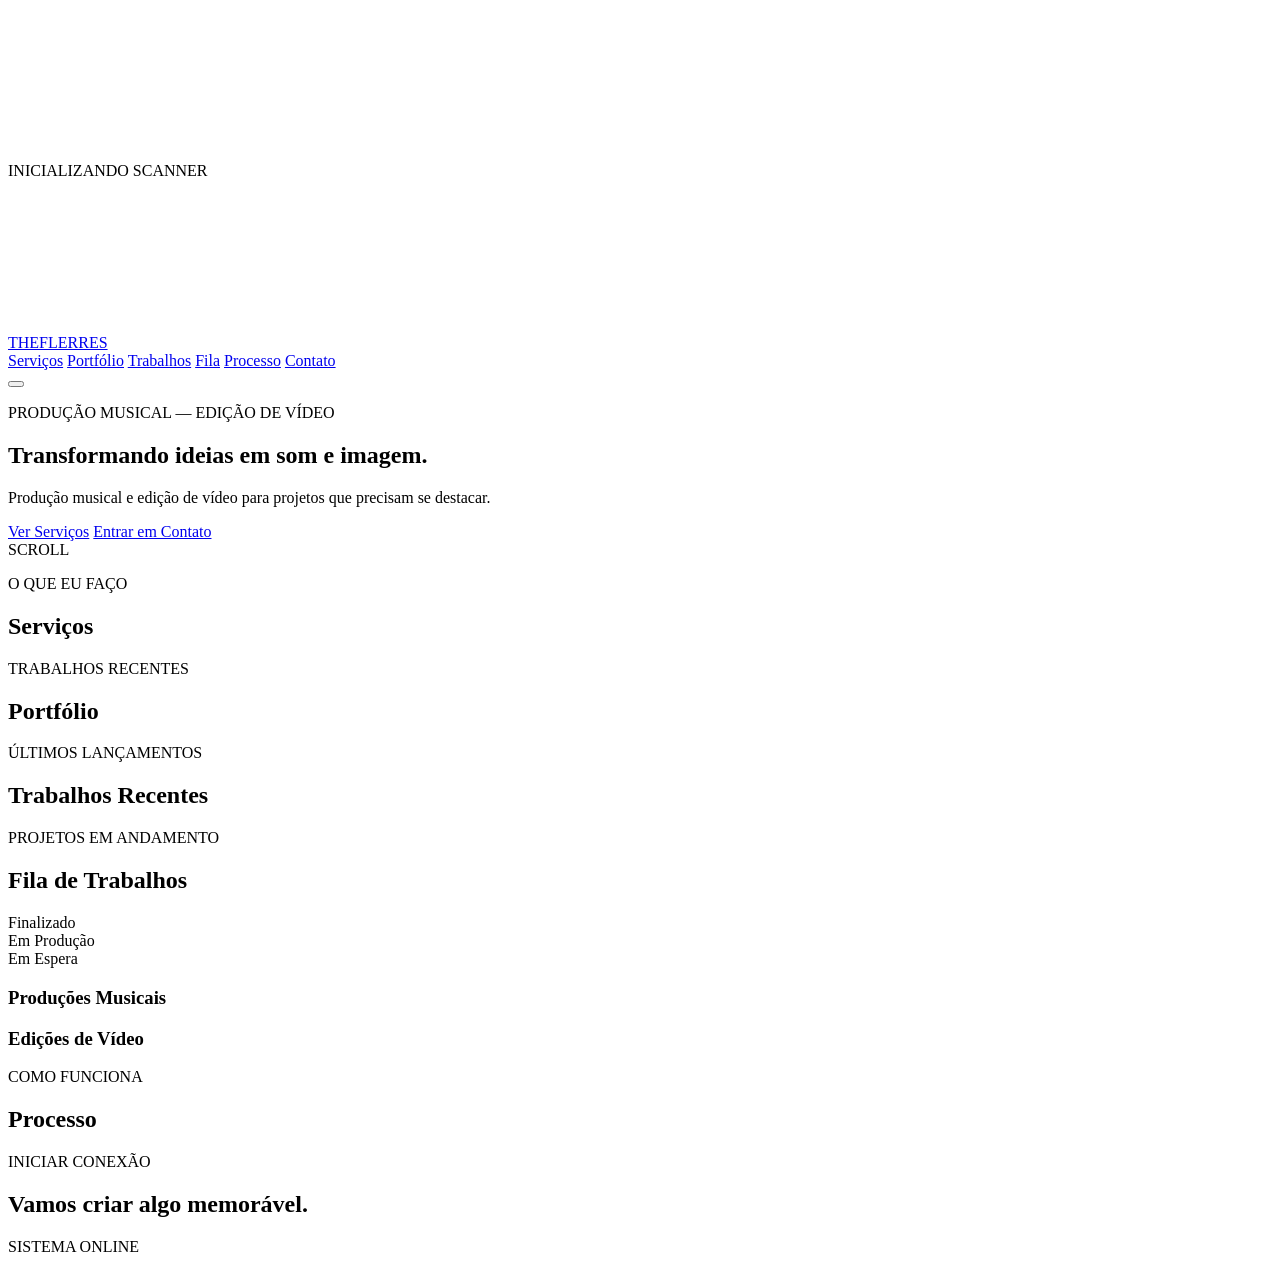
==== index.html @ b3585665 "Rename Index.html to index.html" ====
<!DOCTYPE html>
<html lang="pt-BR">
<head>
  <meta charset="UTF-8" />
  <meta name="viewport" content="width=device-width, initial-scale=1.0" />

  <!-- ==========================================================
       SEO BÁSICO
       Os textos abaixo são preenchidos automaticamente a partir
       de config.js pelo script.js (ver função applySEO()).
       Os valores aqui servem de fallback caso o JS não carregue.
  =========================================================== -->
  <title>Theflerres — Produção Musical & Edição de Vídeo</title>
  <meta name="description" content="Produção musical e edição de vídeo para projetos que precisam se destacar." />
  <meta name="keywords" content="produção musical, edição de vídeo, trilha sonora, freelancer" />
  <meta name="author" content="Theflerres" />
  <meta name="theme-color" content="#000000" />

  <!-- Open Graph -->
  <meta property="og:type" content="website" />
  <meta property="og:title" content="Theflerres — Produção Musical & Edição de Vídeo" />
  <meta property="og:description" content="Produção musical e edição de vídeo para projetos que precisam se destacar." />

  <link rel="icon" href="data:,">

  <!-- Fontes: display geométrica, corpo neutro, mono para elementos HUD -->
  <link rel="preconnect" href="https://fonts.googleapis.com">
  <link rel="preconnect" href="https://fonts.gstatic.com" crossorigin>
  <link href="https://fonts.googleapis.com/css2?family=Space+Grotesk:wght@400;500;600;700&family=Inter:wght@400;500;600&family=JetBrains+Mono:wght@400;500&display=swap" rel="stylesheet">

  <link rel="stylesheet" href="style.css" />
</head>
<body>

  <!-- ==========================================================
       INTRO / LOADER
       Animação de scanner LiDAR formando uma rede de pontos
       antes da interface principal aparecer (~2s).
  =========================================================== -->
  <div id="intro" aria-hidden="true">
    <canvas id="intro-canvas"></canvas>
    <div class="intro-label">
      <span class="intro-dot"></span>
      <span id="intro-text">INICIALIZANDO SCANNER</span>
    </div>
  </div>

  <!-- ==========================================================
       CAMADA AMBIENTE — rede de partículas + varredura LiDAR
       Fica fixa atrás de todo o conteúdo.
  =========================================================== -->
  <canvas id="bg-canvas" aria-hidden="true"></canvas>
  <div id="scan-beam" aria-hidden="true"></div>

  <!-- ==========================================================
       NAVEGAÇÃO
  =========================================================== -->
  <header class="nav" id="nav">
    <a href="#top" class="nav-logo" id="nav-logo">THEFLERRES</a>

    <nav class="nav-links" id="nav-links">
      <a href="#servicos">Serviços</a>
      <a href="#portfolio">Portfólio</a>
      <a href="#trabalhos">Trabalhos</a>
      <a href="#fila">Fila</a>
      <a href="#processo">Processo</a>
      <a href="#contato">Contato</a>
    </nav>

    <button class="nav-toggle" id="nav-toggle" aria-label="Abrir menu" aria-expanded="false">
      <span></span><span></span><span></span>
    </button>
  </header>

  <main id="top">

    <!-- ========================================================
         1. HERO
    ========================================================= -->
    <section class="hero" id="hero">
      <div class="corner-frame" aria-hidden="true">
        <span class="corner tl"></span><span class="corner tr"></span>
        <span class="corner bl"></span><span class="corner br"></span>
      </div>

      <div class="hero-content reveal" data-reveal>
        <p class="eyebrow mono" id="hero-eyebrow">PRODUÇÃO MUSICAL — EDIÇÃO DE VÍDEO</p>
        <h1 class="hero-title" id="hero-title">Transformando ideias em som e imagem.</h1>
        <p class="hero-subtitle" id="hero-subtitle">
          Produção musical e edição de vídeo para projetos que precisam se destacar.
        </p>
        <div class="hero-actions">
          <a href="#servicos" class="btn btn-primary" id="hero-btn-primary">Ver Serviços</a>
          <a href="#contato" class="btn btn-ghost" id="hero-btn-secondary">Entrar em Contato</a>
        </div>
      </div>

      <div class="scroll-hint mono" aria-hidden="true">
        <span>SCROLL</span>
        <div class="scroll-line"></div>
      </div>
    </section>

    <!-- ========================================================
         2. SERVIÇOS
    ========================================================= -->
    <section class="section" id="servicos">
      <div class="section-head reveal" data-reveal>
        <p class="eyebrow mono">O QUE EU FAÇO</p>
        <h2>Serviços</h2>
      </div>

      <div class="services-grid" id="services-grid">
        <!-- Cards gerados dinamicamente via script.js a partir de SITE_CONFIG.servicos -->
      </div>
    </section>

    <!-- ========================================================
         3. PORTFÓLIO
    ========================================================= -->
    <section class="section" id="portfolio">
      <div class="section-head reveal" data-reveal>
        <p class="eyebrow mono">TRABALHOS RECENTES</p>
        <h2>Portfólio</h2>
      </div>

      <div class="portfolio-grid" id="portfolio-grid">
        <!-- Itens gerados dinamicamente via script.js a partir de SITE_CONFIG.portfolio -->
      </div>
    </section>

    <!-- ========================================================
         3B. TRABALHOS RECENTES
    ========================================================= -->
    <section class="section" id="trabalhos">
      <div class="section-head reveal" data-reveal>
        <p class="eyebrow mono">ÚLTIMOS LANÇAMENTOS</p>
        <h2>Trabalhos Recentes</h2>
      </div>

      <div class="recent-works-grid" id="recent-works-grid">
        <!-- Itens gerados dinamicamente via script.js a partir de SITE_CONFIG.trabalhosRecentes -->
      </div>
    </section>

    <!-- ========================================================
         3C. FILA / LISTA DE ESPERA
    ========================================================= -->
    <section class="section" id="fila">
      <div class="section-head reveal" data-reveal>
        <p class="eyebrow mono" id="fila-eyebrow">PROJETOS EM ANDAMENTO</p>
        <h2 id="fila-title">Fila de Trabalhos</h2>
        <p class="contact-subtitle" id="fila-subtitle"></p>
      </div>

      <div class="fila-legenda">
        <div class="fila-legenda-item">
          <span class="fila-legenda-color" style="background-color: #51CF66;"></span>
          <span>Finalizado</span>
        </div>
        <div class="fila-legenda-item">
          <span class="fila-legenda-color" style="background-color: #FFB800;"></span>
          <span>Em Produção</span>
        </div>
        <div class="fila-legenda-item">
          <span class="fila-legenda-color" style="background-color: #FF6B6B;"></span>
          <span>Em Espera</span>
        </div>
      </div>

      <div class="fila-container reveal" data-reveal>
        <div class="fila-column">
          <h3 class="fila-column-title">Produções Musicais</h3>
          <div class="fila-list" id="fila-music">
            <!-- Itens gerados dinamicamente -->
          </div>
        </div>
        <div class="fila-column">
          <h3 class="fila-column-title">Edições de Vídeo</h3>
          <div class="fila-list" id="fila-video">
            <!-- Itens gerados dinamicamente -->
          </div>
        </div>
      </div>
    </section>

    <!-- ========================================================
         4. PROCESSO
    ========================================================= -->
    <section class="section" id="processo">
      <div class="section-head reveal" data-reveal>
        <p class="eyebrow mono">COMO FUNCIONA</p>
        <h2>Processo</h2>
      </div>

      <div class="process-track" id="process-track">
        <!-- Etapas geradas dinamicamente via script.js a partir de SITE_CONFIG.processo -->
      </div>
    </section>

    <!-- ========================================================
         5. CONTATO
    ========================================================= -->
    <section class="section section-contact" id="contato">
      <div class="corner-frame" aria-hidden="true">
        <span class="corner tl"></span><span class="corner tr"></span>
        <span class="corner bl"></span><span class="corner br"></span>
      </div>

      <div class="section-head reveal" data-reveal>
        <p class="eyebrow mono" id="contact-eyebrow">INICIAR CONEXÃO</p>
        <h2 id="contact-title">Vamos criar algo memorável.</h2>
        <p class="contact-subtitle" id="contact-subtitle"></p>
      </div>

      <div class="contact-grid reveal" id="contact-grid" data-reveal>
        <!-- Links gerados dinamicamente via script.js a partir de SITE_CONFIG.contato -->
      </div>
    </section>

  </main>

  <footer class="footer">
    <p id="footer-text" class="mono"></p>
    <p class="footer-status mono"><span class="pulse-dot"></span> SISTEMA ONLINE</p>
  </footer>

  <noscript>
    <div style="padding:2rem;color:#fff;background:#000;font-family:sans-serif;">
      Este site utiliza JavaScript para exibir seu conteúdo (serviços, portfólio e contato).
      Por favor, habilite o JavaScript no seu navegador.
    </div>
  </noscript>

  <script src="config.js"></script>
  <script src="script.js"></script>
</body>
</html>
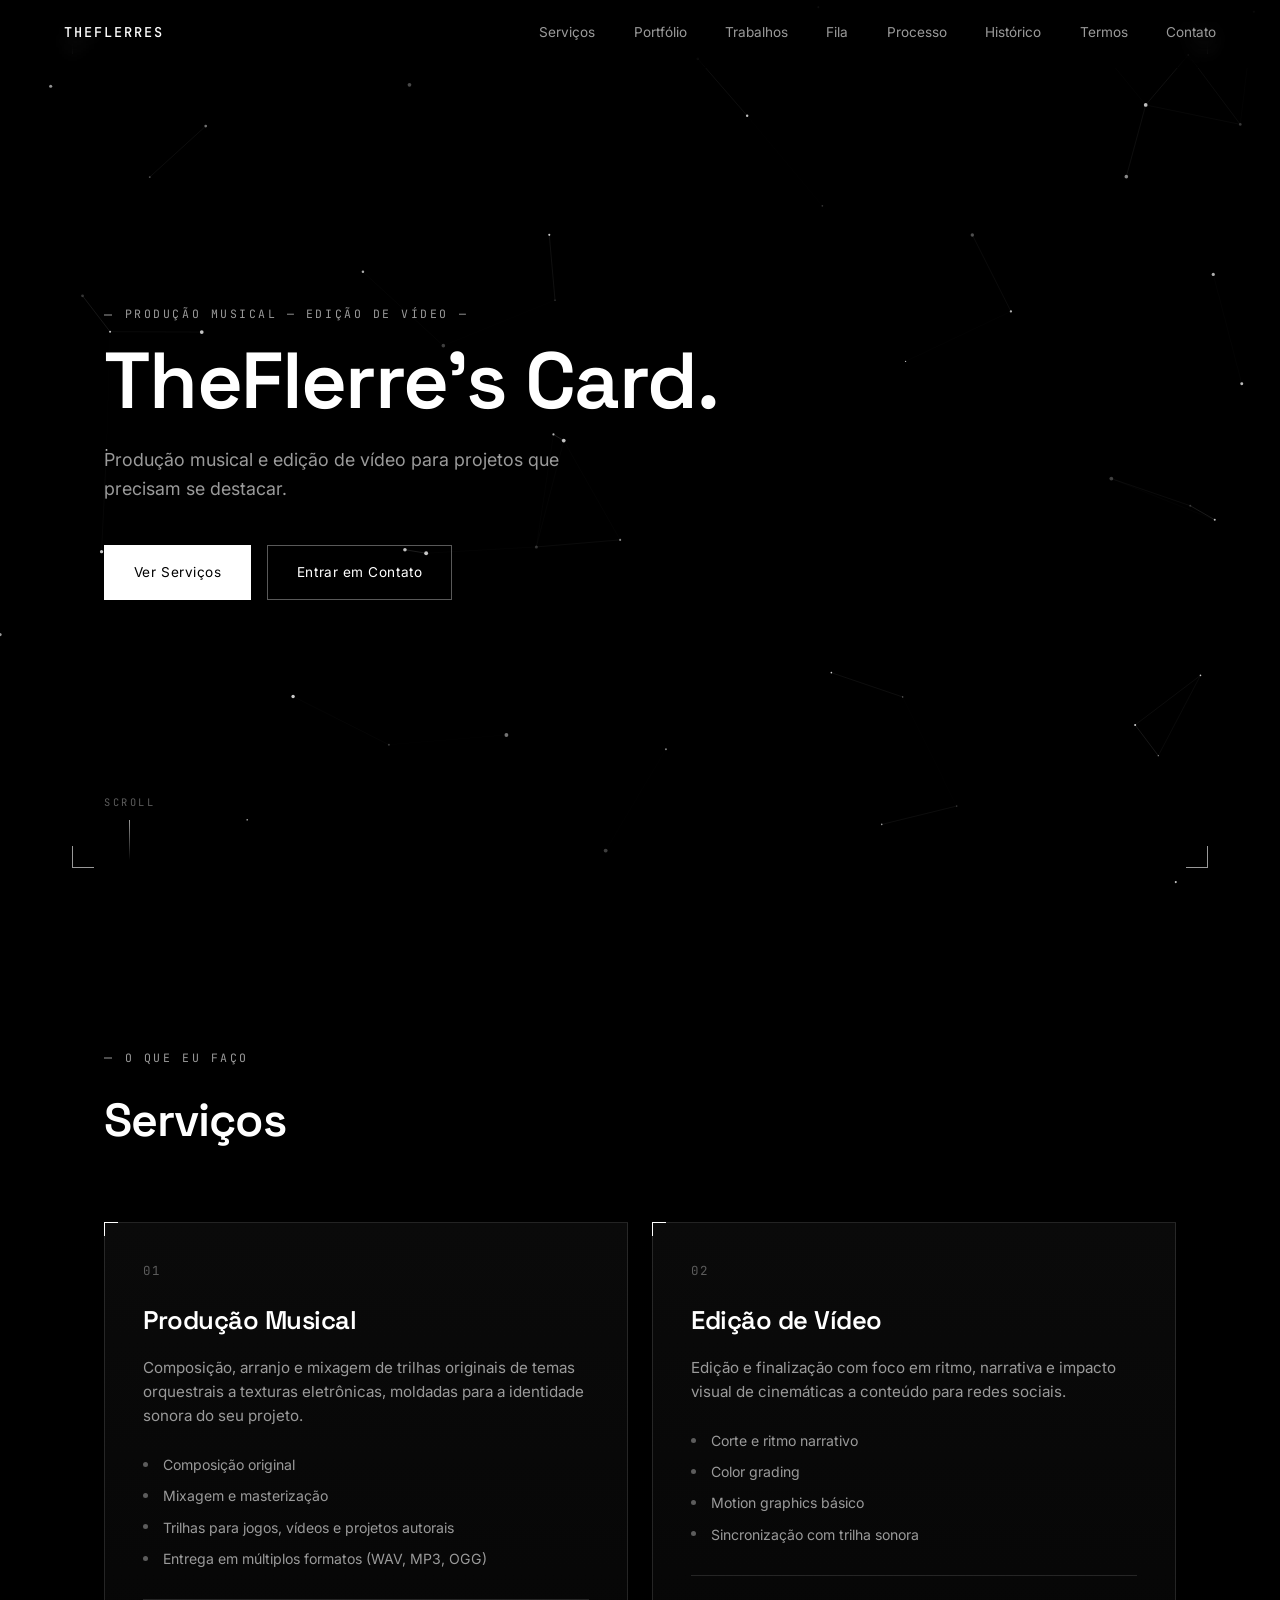
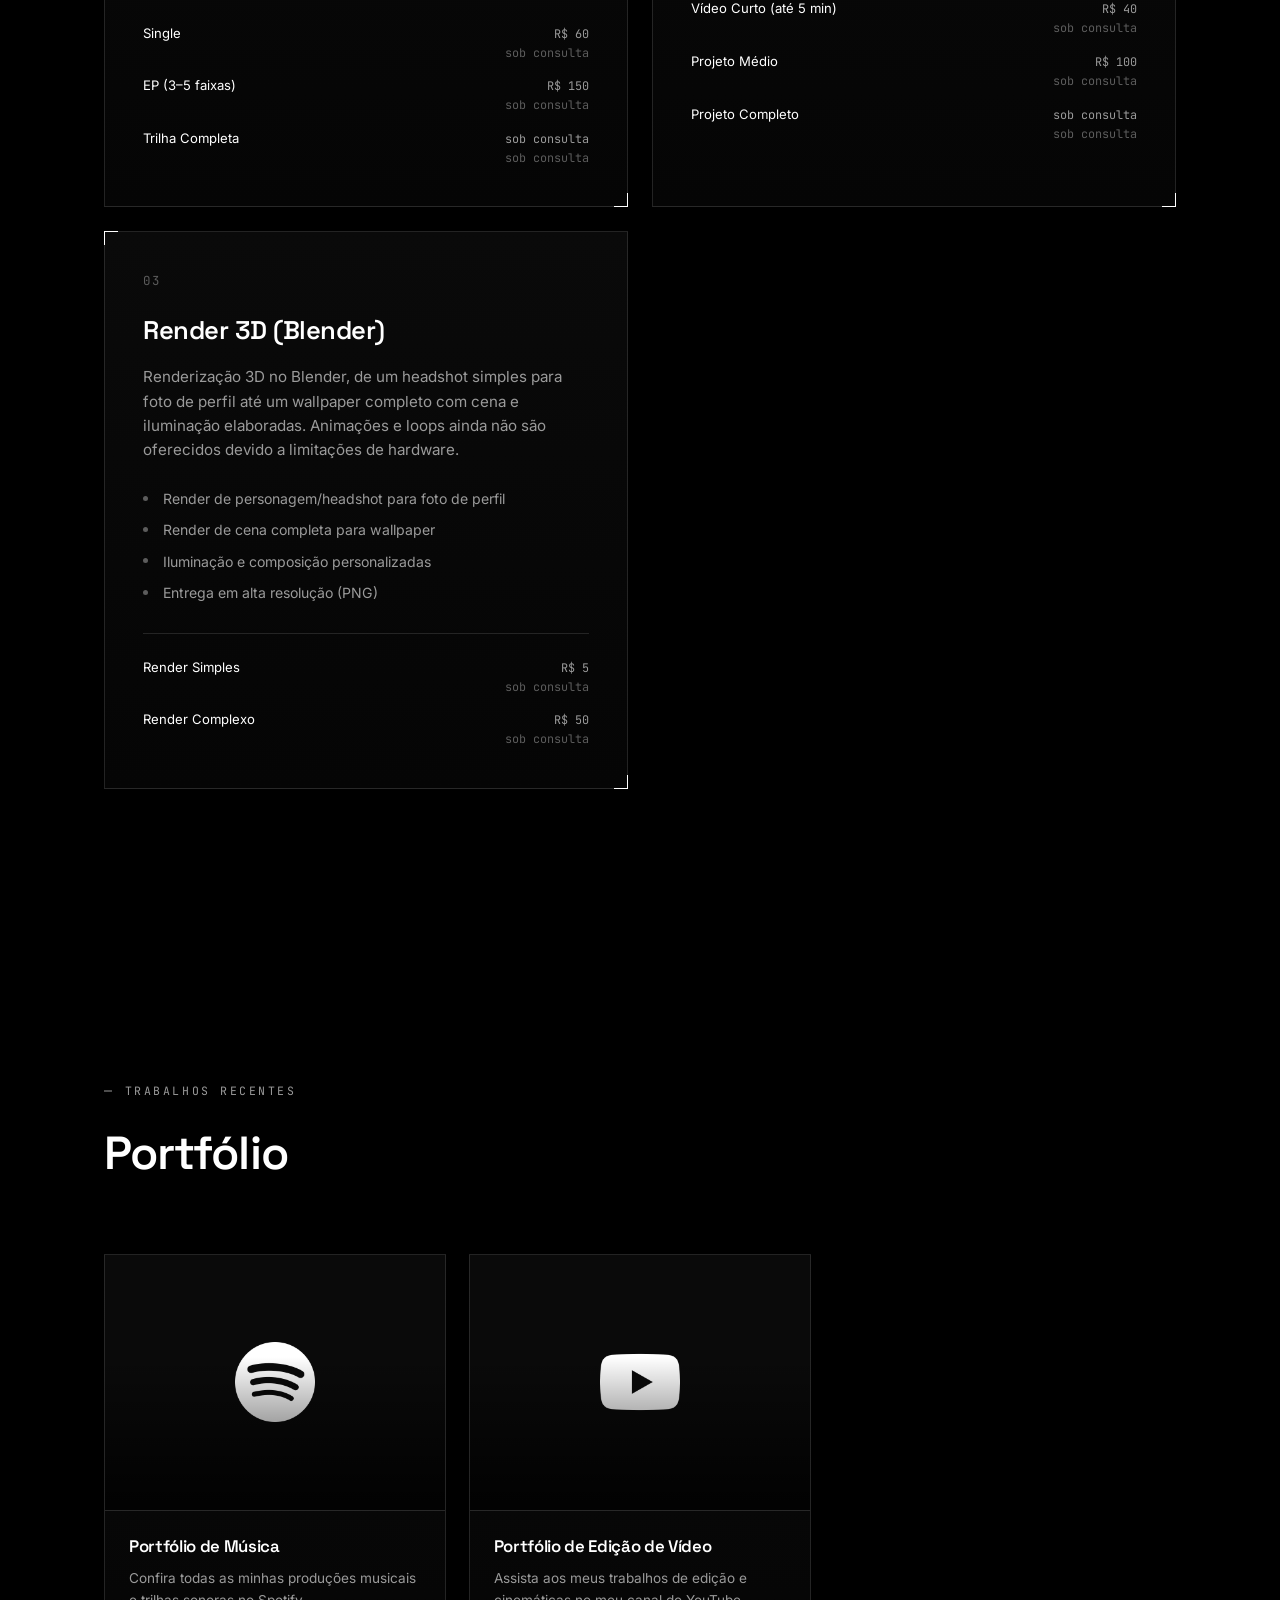
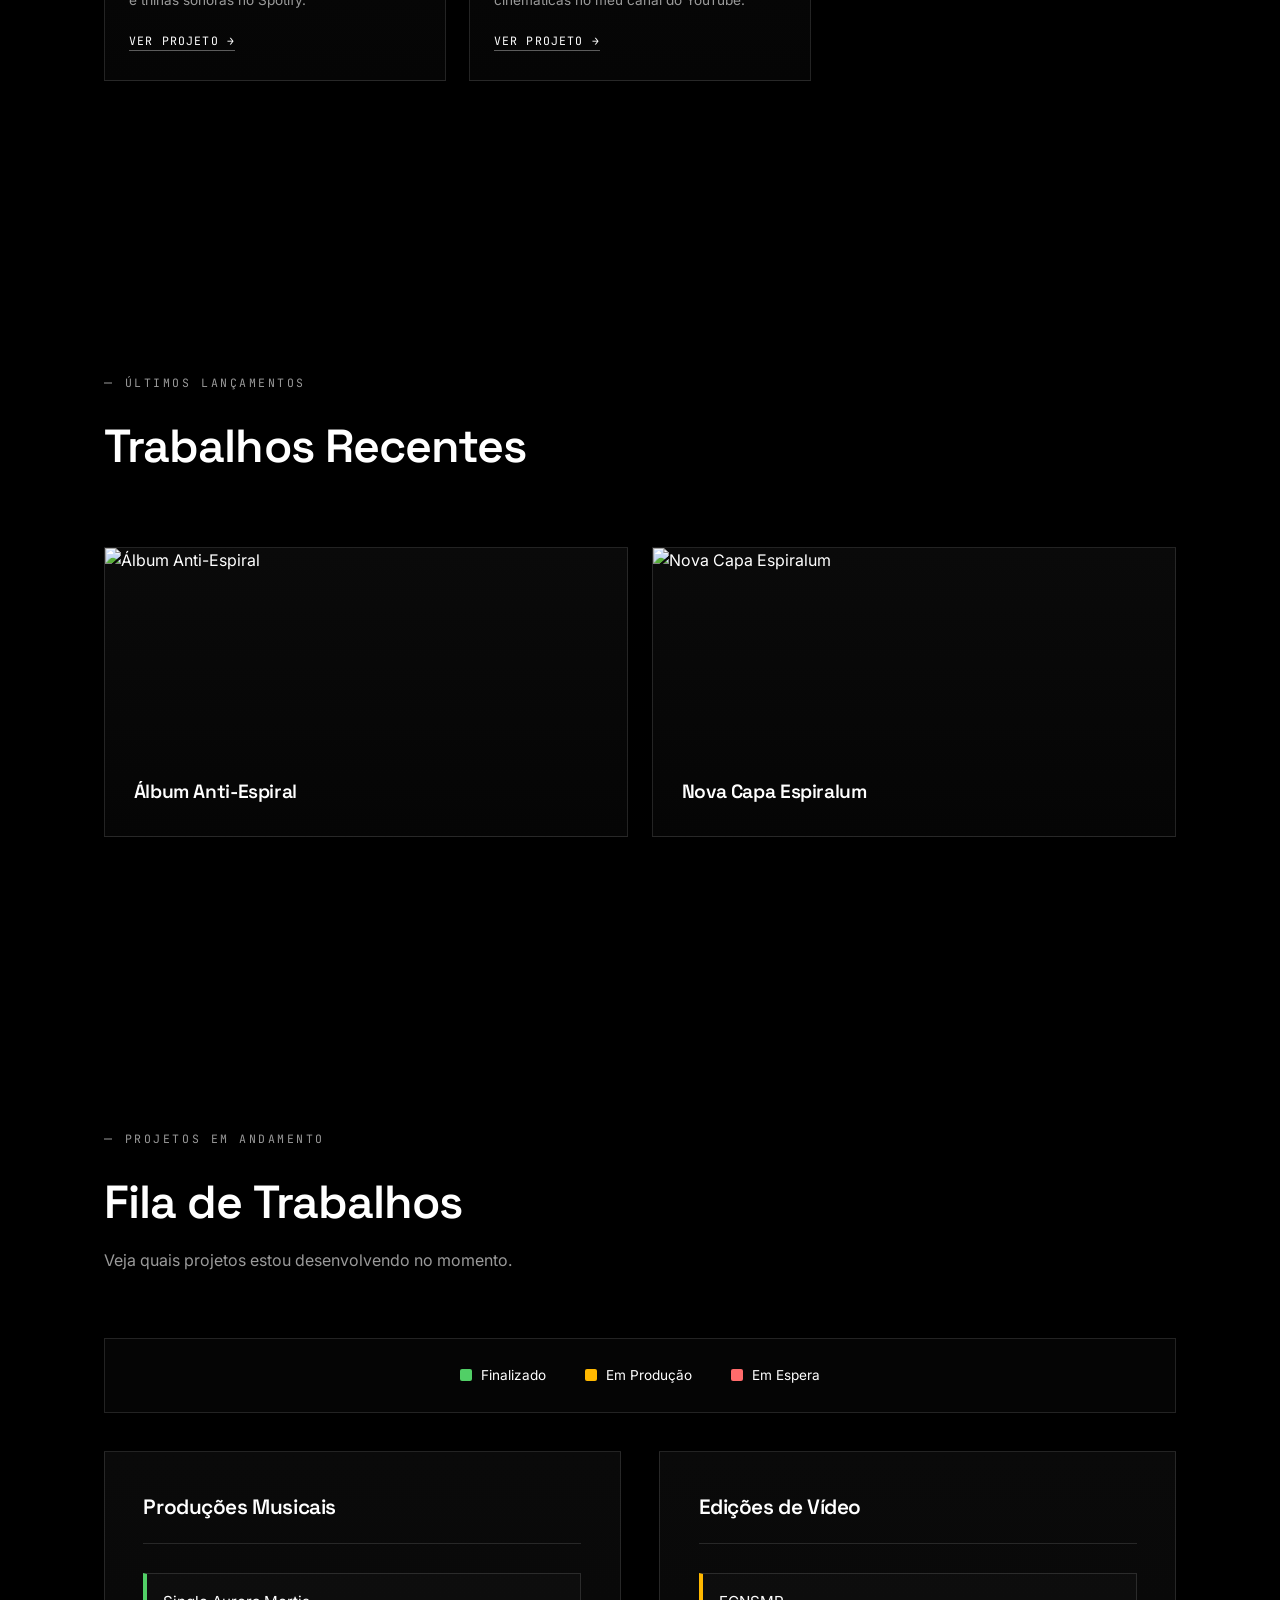
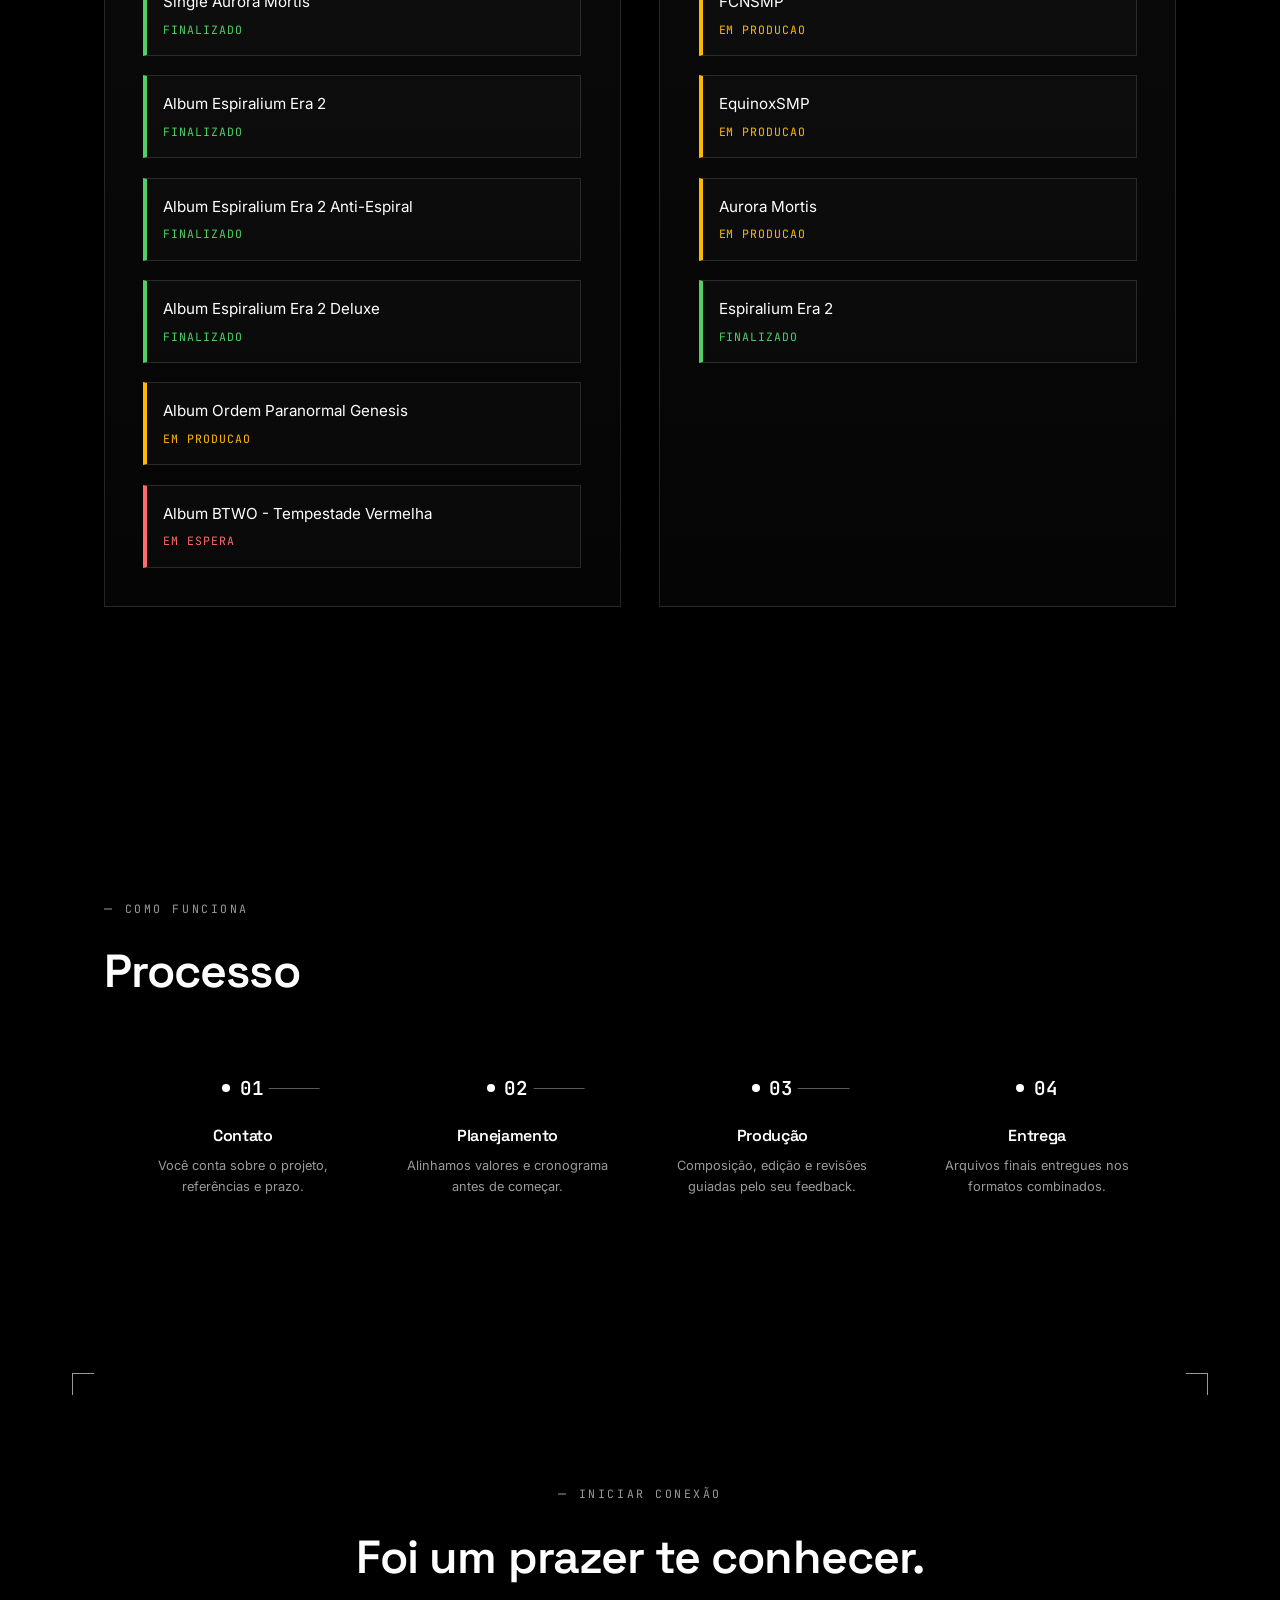
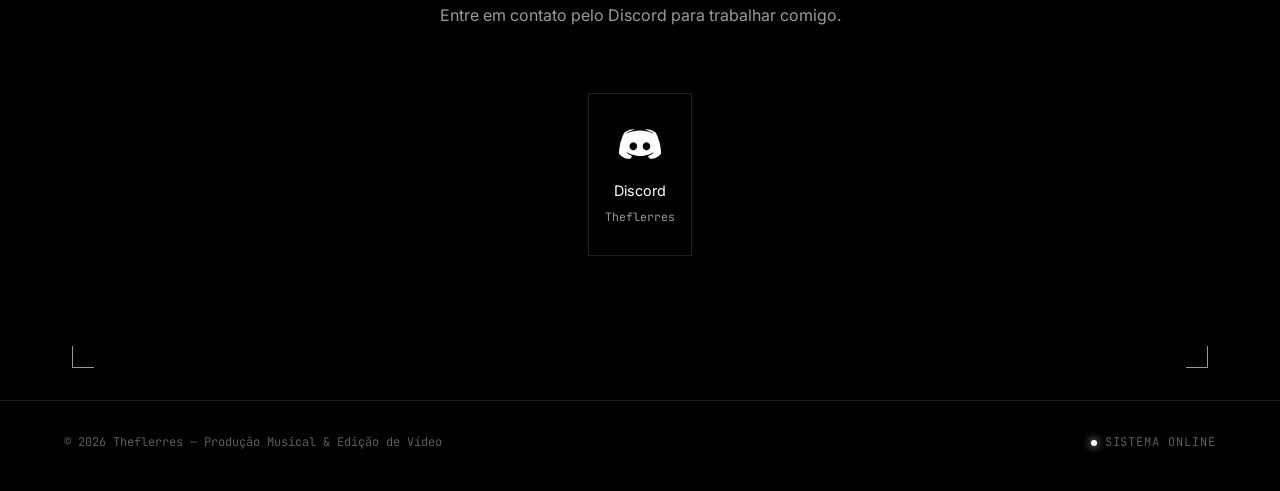
==== commit 9f2403d9: "Add service terms and client history pages, update navigation and styles" ====
--- a/index.html
+++ b/index.html
@@ -64,6 +64,8 @@
       <a href="#trabalhos">Trabalhos</a>
       <a href="#fila">Fila</a>
       <a href="#processo">Processo</a>
+      <a href="historico.html">Histórico</a>
+      <a href="termos.html">Termos</a>
       <a href="#contato">Contato</a>
     </nav>
 
--- a/style.css
+++ b/style.css
@@ -0,0 +1,885 @@
+/* ==========================================================================
+   STYLE.CSS
+   ----------------------------------------------------------------------
+   Sistema de tokens: cor, tipografia, espaçamento.
+   Tema: monocromático, futurista, inspirado em scanners LiDAR e
+   estruturas de rede neural / simbionte.
+   ========================================================================== */
+
+/* --------------------------------------------------------------------
+   0. TOKENS
+-------------------------------------------------------------------- */
+:root{
+  /* cor — apenas preto, branco e cinzas */
+  --bg:            #000000;
+  --panel:         #050505;
+  --panel-2:       #0a0a0a;
+  --line:          rgba(255,255,255,0.12);
+  --line-strong:   rgba(255,255,255,0.35);
+  --fg:            #ffffff;
+  --fg-dim:        #9a9a9a;
+  --fg-faint:      #5c5c5c;
+  --glow:          rgba(255,255,255,0.85);
+
+  /* tipografia */
+  --font-display: 'Space Grotesk', 'Helvetica Neue', Arial, sans-serif;
+  --font-body:    'Inter', 'Helvetica Neue', Arial, sans-serif;
+  --font-mono:    'JetBrains Mono', 'Courier New', monospace;
+
+  /* espaçamento */
+  --gutter: clamp(1.5rem, 5vw, 4rem);
+  --section-pad: clamp(5rem, 12vw, 9rem);
+  --max-w: 1200px;
+
+  /* animação */
+  --ease: cubic-bezier(.16,.84,.44,1);
+  --dur: .9s;
+}
+
+/* --------------------------------------------------------------------
+   1. RESET
+-------------------------------------------------------------------- */
+*, *::before, *::after{ box-sizing: border-box; margin: 0; padding: 0; }
+
+html{ scroll-behavior: smooth; background: var(--bg); }
+
+body{
+  background: var(--bg);
+  color: var(--fg);
+  font-family: var(--font-body);
+  font-size: 16px;
+  line-height: 1.6;
+  -webkit-font-smoothing: antialiased;
+  overflow-x: hidden;
+}
+
+img{ max-width: 100%; display: block; }
+a{ color: inherit; text-decoration: none; }
+ul{ list-style: none; }
+button{ font: inherit; color: inherit; background: none; border: none; cursor: pointer; }
+h1, h2, h3{ font-family: var(--font-display); font-weight: 600; letter-spacing: -0.02em; }
+
+.mono{ font-family: var(--font-mono); }
+
+::selection{ background: var(--fg); color: var(--bg); }
+
+:focus-visible{
+  outline: 1px solid var(--fg);
+  outline-offset: 4px;
+}
+
+/* --------------------------------------------------------------------
+   2. CAMADAS DE FUNDO — partículas + varredura LiDAR
+-------------------------------------------------------------------- */
+#bg-canvas{
+  position: fixed;
+  inset: 0;
+  width: 100vw;
+  height: 100vh;
+  z-index: 0;
+  pointer-events: none;
+}
+
+/* Feixe de varredura que cruza a tela ocasionalmente */
+#scan-beam{
+  position: fixed;
+  top: 0;
+  left: -20%;
+  width: 14%;
+  height: 100vh;
+  z-index: 1;
+  pointer-events: none;
+  background: linear-gradient(
+    90deg,
+    transparent,
+    rgba(255,255,255,0.05) 40%,
+    rgba(255,255,255,0.14) 50%,
+    rgba(255,255,255,0.05) 60%,
+    transparent
+  );
+  opacity: 0;
+  will-change: transform, opacity;
+}
+
+/* --------------------------------------------------------------------
+   3. INTRO / LOADER
+-------------------------------------------------------------------- */
+#intro{
+  position: fixed;
+  inset: 0;
+  background: var(--bg);
+  z-index: 999;
+  display: flex;
+  align-items: center;
+  justify-content: center;
+  transition: opacity .8s var(--ease), visibility .8s var(--ease);
+}
+#intro.hide{
+  opacity: 0;
+  visibility: hidden;
+}
+#intro-canvas{
+  position: absolute;
+  inset: 0;
+  width: 100%;
+  height: 100%;
+}
+.intro-label{
+  position: relative;
+  display: flex;
+  align-items: center;
+  gap: .6rem;
+  font-size: .75rem;
+  letter-spacing: .25em;
+  color: var(--fg-dim);
+  text-transform: uppercase;
+}
+.intro-dot{
+  width: 6px;
+  height: 6px;
+  border-radius: 50%;
+  background: var(--fg);
+  animation: blink 1s ease-in-out infinite;
+}
+@keyframes blink{ 0%,100%{ opacity: 1; } 50%{ opacity: .2; } }
+
+/* --------------------------------------------------------------------
+   4. NAVEGAÇÃO
+-------------------------------------------------------------------- */
+.nav{
+  position: fixed;
+  top: 0; left: 0; right: 0;
+  z-index: 50;
+  display: flex;
+  align-items: center;
+  justify-content: space-between;
+  padding: 1.4rem var(--gutter);
+  backdrop-filter: blur(10px);
+  background: linear-gradient(to bottom, rgba(0,0,0,0.75), transparent);
+  transition: background .4s ease, border-color .4s ease;
+  border-bottom: 1px solid transparent;
+}
+.nav.scrolled{
+  background: rgba(0,0,0,0.75);
+  border-bottom: 1px solid var(--line);
+}
+.nav-logo{
+  font-family: var(--font-mono);
+  font-size: .85rem;
+  letter-spacing: .15em;
+  font-weight: 500;
+}
+.nav-links{ display: flex; gap: 2.4rem; }
+.nav-links a{
+  position: relative;
+  font-size: .85rem;
+  color: var(--fg-dim);
+  transition: color .3s ease;
+}
+.nav-links a::after{
+  content: '';
+  position: absolute;
+  left: 0; bottom: -6px;
+  width: 0; height: 1px;
+  background: var(--fg);
+  transition: width .3s var(--ease);
+}
+.nav-links a:hover{ color: var(--fg); }
+.nav-links a:hover::after{ width: 100%; }
+
+.nav-toggle{
+  display: none;
+  flex-direction: column;
+  gap: 5px;
+  width: 26px;
+}
+.nav-toggle span{
+  height: 1px;
+  width: 100%;
+  background: var(--fg);
+  transition: transform .3s ease, opacity .3s ease;
+}
+
+/* --------------------------------------------------------------------
+   5. LAYOUT GERAL DE SEÇÃO
+-------------------------------------------------------------------- */
+main{ position: relative; z-index: 2; }
+
+.section{
+  position: relative;
+  max-width: var(--max-w);
+  margin: 0 auto;
+  padding: var(--section-pad) var(--gutter);
+}
+
+.section-head{ margin-bottom: clamp(2.5rem, 6vw, 4rem); }
+.section-head h2{ font-size: clamp(2rem, 4vw, 2.9rem); }
+
+.eyebrow{
+  display: inline-block;
+  font-size: .72rem;
+  letter-spacing: .22em;
+  text-transform: uppercase;
+  color: var(--fg-dim);
+  margin-bottom: 1rem;
+  position: relative;
+  padding-left: 1.3rem;
+}
+.eyebrow::before{
+  content: '';
+  position: absolute;
+  left: 0; top: 50%;
+  width: 8px; height: 1px;
+  background: var(--fg-dim);
+  transform: translateY(-50%);
+}
+
+/* --------------------------------------------------------------------
+   6. HERO
+-------------------------------------------------------------------- */
+.hero{
+  position: relative;
+  min-height: 100svh;
+  display: flex;
+  align-items: center;
+  padding: 0 var(--gutter);
+  max-width: var(--max-w);
+  margin: 0 auto;
+}
+.hero-content{ max-width: 780px; }
+
+.hero-title{
+  font-size: clamp(2.6rem, 6.2vw, 5.4rem);
+  line-height: 1.04;
+  margin-bottom: 1.5rem;
+}
+.hero-subtitle{
+  font-size: clamp(1rem, 1.4vw, 1.2rem);
+  color: var(--fg-dim);
+  max-width: 46ch;
+  margin-bottom: 2.6rem;
+}
+.hero-actions{ display: flex; gap: 1rem; flex-wrap: wrap; }
+
+.scroll-hint{
+  position: absolute;
+  left: var(--gutter);
+  bottom: 2.5rem;
+  display: flex;
+  flex-direction: column;
+  align-items: center;
+  gap: .6rem;
+  font-size: .65rem;
+  letter-spacing: .25em;
+  color: var(--fg-faint);
+}
+.scroll-line{
+  width: 1px;
+  height: 40px;
+  background: linear-gradient(to bottom, var(--fg-dim), transparent);
+  overflow: hidden;
+  position: relative;
+}
+.scroll-line::after{
+  content: '';
+  position: absolute;
+  top: -40px; left: 0;
+  width: 100%; height: 40px;
+  background: var(--fg);
+  animation: scrollDrop 2.4s var(--ease) infinite;
+}
+@keyframes scrollDrop{
+  0%{ transform: translateY(0); }
+  100%{ transform: translateY(80px); }
+}
+
+/* Cantos de mira — usados no hero e na seção de contato */
+.corner-frame{ position: absolute; inset: clamp(1rem,3vw,2rem); pointer-events: none; z-index: 1; }
+.corner{ position: absolute; width: 22px; height: 22px; border-color: var(--line-strong); opacity: .6; }
+.corner.tl{ top: 0; left: 0; border-top: 1px solid; border-left: 1px solid; }
+.corner.tr{ top: 0; right: 0; border-top: 1px solid; border-right: 1px solid; }
+.corner.bl{ bottom: 0; left: 0; border-bottom: 1px solid; border-left: 1px solid; }
+.corner.br{ bottom: 0; right: 0; border-bottom: 1px solid; border-right: 1px solid; }
+
+/* --------------------------------------------------------------------
+   7. BOTÕES
+-------------------------------------------------------------------- */
+.btn{
+  display: inline-flex;
+  align-items: center;
+  gap: .5rem;
+  padding: .95rem 1.8rem;
+  font-size: .85rem;
+  letter-spacing: .04em;
+  border: 1px solid var(--line-strong);
+  transition: background .35s var(--ease), color .35s var(--ease), border-color .35s var(--ease), transform .35s var(--ease);
+}
+.btn-primary{ background: var(--fg); color: var(--bg); }
+.btn-primary:hover{ transform: translateY(-2px); box-shadow: 0 0 24px rgba(255,255,255,.25); }
+.btn-ghost{ background: transparent; color: var(--fg); }
+.btn-ghost:hover{ border-color: var(--fg); background: rgba(255,255,255,.06); transform: translateY(-2px); }
+
+/* --------------------------------------------------------------------
+   8. CARTÕES COM MIRA (bracket corners) — serviços & portfólio
+-------------------------------------------------------------------- */
+.bracket-card{
+  position: relative;
+  border: 1px solid var(--line);
+  background: linear-gradient(180deg, var(--panel-2), var(--panel));
+}
+.bracket-card::before, .bracket-card::after{
+  content: '';
+  position: absolute;
+  width: 14px; height: 14px;
+  border-color: var(--fg-faint);
+  transition: border-color .4s ease, width .4s ease, height .4s ease;
+}
+.bracket-card::before{ top: -1px; left: -1px; border-top: 1px solid; border-left: 1px solid; }
+.bracket-card::after{ bottom: -1px; right: -1px; border-bottom: 1px solid; border-right: 1px solid; }
+.bracket-card:hover::before, .bracket-card:hover::after{
+  border-color: var(--fg);
+  width: 22px; height: 22px;
+}
+
+/* --------------------------------------------------------------------
+   9. SERVIÇOS
+-------------------------------------------------------------------- */
+.services-grid{
+  display: grid;
+  grid-template-columns: repeat(2, 1fr);
+  gap: 1.5rem;
+}
+.service-card{
+  padding: clamp(1.8rem, 3vw, 2.8rem);
+  transition: transform .5s var(--ease), background .5s ease;
+}
+.service-card:hover{ transform: translateY(-6px); background: var(--panel-2); }
+
+.service-number{
+  font-family: var(--font-mono);
+  font-size: .78rem;
+  color: var(--fg-faint);
+  letter-spacing: .1em;
+  margin-bottom: 1.2rem;
+  display: block;
+}
+.service-card h3{ font-size: 1.6rem; margin-bottom: .9rem; }
+.service-desc{ color: var(--fg-dim); margin-bottom: 1.6rem; font-size: .95rem; }
+
+.service-features{ margin-bottom: 1.8rem; }
+.service-features li{
+  position: relative;
+  padding-left: 1.2rem;
+  font-size: .88rem;
+  color: var(--fg-dim);
+  margin-bottom: .55rem;
+}
+.service-features li::before{
+  content: '';
+  position: absolute;
+  left: 0; top: .55em;
+  width: 5px; height: 5px;
+  border-radius: 50%;
+  background: var(--fg-faint);
+}
+
+.service-packages{
+  border-top: 1px solid var(--line);
+  padding-top: 1.4rem;
+  display: flex;
+  flex-direction: column;
+  gap: .8rem;
+}
+.package-row{
+  display: flex;
+  justify-content: space-between;
+  align-items: baseline;
+  gap: 1rem;
+  font-size: .82rem;
+}
+.package-name{ color: var(--fg); }
+.package-meta{ font-family: var(--font-mono); color: var(--fg-faint); text-align: right; font-size: .74rem; }
+.package-meta .price{ color: var(--fg-dim); display: block; }
+
+/* --------------------------------------------------------------------
+   10. PORTFÓLIO
+-------------------------------------------------------------------- */
+.portfolio-grid{
+  display: grid;
+  grid-template-columns: repeat(3, 1fr);
+  gap: 1.4rem;
+}
+.portfolio-card{ overflow: hidden; }
+.portfolio-media{
+  position: relative;
+  aspect-ratio: 4/3;
+  overflow: hidden;
+  border-bottom: 1px solid var(--line);
+  display: flex;
+  align-items: center;
+  justify-content: center;
+  background: var(--panel-2);
+}
+.portfolio-media img{
+  width: 100%; height: 100%;
+  object-fit: cover;
+  filter: grayscale(1) contrast(1.05);
+  transform: scale(1.02);
+  transition: transform .7s var(--ease), filter .7s ease;
+}
+.portfolio-media img[alt*="Portfólio"]{
+  width: 80px;
+  height: 80px;
+  object-fit: contain;
+  filter: none;
+  transform: scale(1);
+}
+.portfolio-card:hover .portfolio-media img{
+  transform: scale(1.1);
+  filter: grayscale(0.4) contrast(1.1);
+}
+.portfolio-card:hover .portfolio-media img[alt*="Portfólio"]{
+  transform: scale(1.05);
+  filter: none;
+}
+.portfolio-media::after{
+  content: '';
+  position: absolute; inset: 0;
+  background: linear-gradient(180deg, transparent 40%, rgba(0,0,0,.85));
+}
+.portfolio-body{ padding: 1.4rem 1.5rem 1.7rem; }
+.portfolio-body h3{ font-size: 1.05rem; margin-bottom: .5rem; }
+.portfolio-body p{ font-size: .85rem; color: var(--fg-dim); margin-bottom: 1rem; }
+.portfolio-link{
+  font-family: var(--font-mono);
+  font-size: .72rem;
+  letter-spacing: .1em;
+  color: var(--fg);
+  border-bottom: 1px solid var(--fg-faint);
+  padding-bottom: 2px;
+  transition: border-color .3s ease, opacity .3s ease;
+}
+.portfolio-link:hover{ border-color: var(--fg); }
+
+/* --------------------------------------------------------------------
+   11. PROCESSO
+-------------------------------------------------------------------- */
+.process-track{
+  display: grid;
+  grid-template-columns: repeat(4, 1fr);
+  gap: 3.2rem;
+  position: relative;
+  width: 100%;
+  max-width: 100%;
+  margin: 0 auto;
+  padding: 0 2rem;
+}
+.process-step{
+  position: relative;
+  padding: 0;
+  text-align: center;
+  flex: 1;
+}
+.process-step:not(:last-child)::after{
+  content: '';
+  position: absolute;
+  top: 15px;
+  left: 50%;
+  width: 3.2rem;
+  height: 1px;
+  background: var(--line-strong);
+  transform: translateX(1.6rem);
+}
+.process-num{
+  font-family: var(--font-mono);
+  font-size: 1.2rem;
+  font-weight: 600;
+  color: var(--fg);
+  display: flex;
+  align-items: center;
+  justify-content: center;
+  gap: .6rem;
+  margin-bottom: 1.2rem;
+}
+.process-num::before{
+  content: '';
+  width: 8px; height: 8px;
+  border-radius: 50%;
+  background: var(--fg);
+  z-index: 1;
+  display: inline-block;
+}
+.process-step h3{ font-size: 1rem; margin-bottom: .5rem; font-weight: 600; }
+.process-step p{ font-size: .8rem; color: var(--fg-dim); max-width: 28ch; margin: 0 auto; }
+
+/* --------------------------------------------------------------------
+   12. CONTATO
+-------------------------------------------------------------------- */
+.section-contact{ text-align: center; }
+.section-contact .section-head{ display: flex; flex-direction: column; align-items: center; }
+.contact-subtitle{ color: var(--fg-dim); margin-top: .6rem; }
+
+.contact-grid{
+  display: flex;
+  justify-content: center;
+  align-items: center;
+  gap: 1rem;
+  margin-top: 1rem;
+}
+.contact-item{
+  padding: 1.8rem 1rem;
+  border: 1px solid var(--line);
+  transition: border-color .4s ease, background .4s ease, transform .4s var(--ease);
+}
+.contact-item-single{
+  max-width: 140px;
+}
+.contact-item:hover{
+  border-color: var(--fg);
+  background: var(--panel-2);
+  transform: translateY(-4px);
+}
+.contact-icon{ margin: 0 auto .9rem; width: 42px; height: 42px; color: var(--fg); display: flex; align-items: center; justify-content: center; }
+.contact-icon img{ width: 100%; height: 100%; object-fit: contain; }
+.contact-type{ font-size: .9rem; margin-bottom: .35rem; }
+.contact-value{ font-family: var(--font-mono); font-size: .72rem; color: var(--fg-dim); word-break: break-word; }
+
+/* --------------------------------------------------------------------
+   12B. TRABALHOS RECENTES
+-------------------------------------------------------------------- */
+.recent-works-grid{
+  display: grid;
+  grid-template-columns: repeat(2, 1fr);
+  gap: 1.5rem;
+}
+.recent-work-card{
+  position: relative;
+  border: 1px solid var(--line);
+  background: linear-gradient(180deg, var(--panel-2), var(--panel));
+  overflow: hidden;
+  transition: transform .5s var(--ease), background .5s ease;
+  display: block;
+}
+.recent-work-card:hover{
+  transform: translateY(-6px);
+  background: var(--panel-2);
+}
+.recent-work-card::before, .recent-work-card::after{
+  content: '';
+  position: absolute;
+  width: 14px; height: 14px;
+  border-color: var(--fg-faint);
+  transition: border-color .4s ease, width .4s ease, height .4s ease;
+  z-index: 10;
+}
+.recent-work-card::before{ top: -1px; left: -1px; border-top: 1px solid; border-left: 1px solid; }
+.recent-work-card::after{ bottom: -1px; right: -1px; border-bottom: 1px solid; border-right: 1px solid; }
+.recent-work-card:hover::before, .recent-work-card:hover::after{
+  border-color: var(--fg);
+  width: 22px; height: 22px;
+}
+.recent-work-media{
+  width: 100%;
+  height: 200px;
+  overflow: hidden;
+  position: relative;
+}
+.recent-work-media img{
+  width: 100%;
+  height: 100%;
+  object-fit: cover;
+  transition: transform .5s var(--ease);
+}
+.recent-work-card:hover .recent-work-media img{
+  transform: scale(1.05);
+}
+.recent-work-body{
+  padding: clamp(1.2rem, 3vw, 1.8rem);
+}
+.recent-work-body h3{
+  font-size: 1.2rem;
+  margin: 0;
+}
+
+/* --------------------------------------------------------------------
+   12C. FILA / LISTA DE ESPERA
+-------------------------------------------------------------------- */
+.fila-container{
+  display: grid;
+  grid-template-columns: repeat(2, 1fr);
+  gap: 2.4rem;
+}
+.fila-column{
+  border: 1px solid var(--line);
+  background: linear-gradient(180deg, var(--panel-2), var(--panel));
+  padding: clamp(1.8rem, 3vw, 2.4rem);
+}
+.fila-column-title{
+  font-size: 1.3rem;
+  margin-bottom: 1.8rem;
+  padding-bottom: 1.2rem;
+  border-bottom: 1px solid var(--line);
+}
+.fila-list{
+  display: flex;
+  flex-direction: column;
+  gap: 1.2rem;
+}
+.fila-item{
+  padding: 1rem;
+  border: 1px solid var(--line);
+  background: rgba(255,255,255,0.02);
+  transition: all .3s var(--ease);
+  border-left: 4px solid transparent;
+}
+.fila-item:hover{
+  border-color: var(--line-strong);
+  background: rgba(255,255,255,0.05);
+}
+.fila-item-name{
+  font-size: .95rem;
+  color: var(--fg);
+  margin-bottom: .4rem;
+}
+.fila-item-status{
+  font-size: .72rem;
+  color: var(--fg-faint);
+  letter-spacing: .08em;
+  text-transform: uppercase;
+}
+
+/* Status colors */
+.fila-status-em_producao{
+  border-left-color: #FFB800;
+}
+.fila-status-em_producao .fila-item-status{
+  color: #FFB800;
+}
+.fila-status-em_espera{
+  border-left-color: #FF6B6B;
+}
+.fila-status-em_espera .fila-item-status{
+  color: #FF6B6B;
+}
+.fila-status-finalizado{
+  border-left-color: #51CF66;
+}
+.fila-status-finalizado .fila-item-status{
+  color: #51CF66;
+}
+
+/* Legenda de status */
+.fila-legenda{
+  display: flex;
+  justify-content: center;
+  gap: 2.4rem;
+  margin-bottom: 2.4rem;
+  padding: 1.6rem;
+  border: 1px solid var(--line);
+  background: rgba(255,255,255,0.02);
+}
+.fila-legenda-item{
+  display: flex;
+  align-items: center;
+  gap: .6rem;
+  font-size: .85rem;
+}
+.fila-legenda-color{
+  width: 12px;
+  height: 12px;
+  border-radius: 2px;
+  display: inline-block;
+}
+
+/* --------------------------------------------------------------------
+   12D. TERMOS DE SERVIÇO
+-------------------------------------------------------------------- */
+.termos-list{
+  display: flex;
+  flex-direction: column;
+  gap: 1.2rem;
+  max-width: 860px;
+}
+.termos-item{
+  padding: clamp(1.6rem, 3vw, 2.2rem);
+}
+.termos-number{
+  display: block;
+  font-size: .78rem;
+  color: var(--fg-faint);
+  letter-spacing: .1em;
+  margin-bottom: .8rem;
+}
+.termos-item h3{ font-size: 1.15rem; margin-bottom: .7rem; }
+.termos-item p{ font-size: .92rem; color: var(--fg-dim); line-height: 1.7; }
+
+/* --------------------------------------------------------------------
+   12E. HISTÓRICO DE CLIENTES
+-------------------------------------------------------------------- */
+.client-history-grid{
+  display: grid;
+  grid-template-columns: repeat(3, 1fr);
+  gap: 1.4rem;
+}
+.client-card{
+  position: relative;
+  aspect-ratio: 4/3;
+  display: block;
+  overflow: hidden;
+}
+.client-card-face{
+  position: absolute;
+  inset: 0;
+  padding: clamp(1.2rem, 3vw, 1.6rem);
+  display: flex;
+  flex-direction: column;
+  justify-content: flex-end;
+  z-index: 2;
+  transition: opacity .4s var(--ease);
+}
+.client-card-badge{
+  font-size: .68rem;
+  letter-spacing: .12em;
+  text-transform: uppercase;
+  color: var(--fg-faint);
+  margin-bottom: .5rem;
+}
+.client-card-face h3{ font-size: 1.05rem; margin-bottom: .35rem; }
+.client-card-face p{ font-size: .8rem; color: var(--fg-dim); }
+
+.client-card-reveal{
+  position: absolute;
+  inset: 0;
+  display: flex;
+  flex-direction: column;
+  align-items: center;
+  justify-content: center;
+  gap: .8rem;
+  background: rgba(0,0,0,.9);
+  opacity: 0;
+  transition: opacity .4s var(--ease);
+  z-index: 3;
+  text-align: center;
+  padding: 1rem;
+}
+.client-card:hover .client-card-reveal{ opacity: 1; }
+.client-card:hover .client-card-face{ opacity: 0; }
+
+.client-card-icon{ width: 46px; height: 46px; }
+.client-card-icon img{ width: 100%; height: 100%; object-fit: contain; }
+.client-card-cta{ font-size: .72rem; letter-spacing: .1em; color: var(--fg); }
+
+.client-card-render .client-card-reveal{ background: none; padding: 0; }
+.client-card-render .client-card-reveal img{
+  width: 100%; height: 100%;
+  object-fit: cover;
+}
+
+/* --------------------------------------------------------------------
+   13. FOOTER
+-------------------------------------------------------------------- */
+.footer{
+  position: relative;
+  z-index: 2;
+  display: flex;
+  justify-content: space-between;
+  align-items: center;
+  flex-wrap: wrap;
+  gap: 1rem;
+  padding: 2rem var(--gutter) 2.4rem;
+  border-top: 1px solid var(--line);
+  font-size: .75rem;
+  color: var(--fg-faint);
+}
+.footer-status{ display: flex; align-items: center; gap: .5rem; letter-spacing: .08em; }
+.pulse-dot{
+  width: 6px; height: 6px; border-radius: 50%;
+  background: var(--fg);
+  box-shadow: 0 0 8px var(--fg);
+  animation: blink 1.8s ease-in-out infinite;
+}
+
+/* --------------------------------------------------------------------
+   14. SCROLL REVEAL (fade + blur + deslocamento)
+-------------------------------------------------------------------- */
+[data-reveal]{
+  opacity: 0;
+  transform: translateY(28px);
+  filter: blur(6px);
+  transition: opacity var(--dur) var(--ease), transform var(--dur) var(--ease), filter var(--dur) var(--ease);
+}
+[data-reveal].visible{
+  opacity: 1;
+  transform: translateY(0);
+  filter: blur(0);
+}
+.services-grid > *, .portfolio-grid > *, .recent-works-grid > *, .fila-list > *, .process-track > *, .contact-grid > *, .termos-list > *, .client-history-grid > *{
+  opacity: 0;
+  transform: translateY(24px);
+  filter: blur(5px);
+  transition: opacity .8s var(--ease), transform .8s var(--ease), filter .8s var(--ease);
+}
+.services-grid > *.visible, .portfolio-grid > *.visible, .recent-works-grid > *.visible, .fila-list > *.visible, .process-track > *.visible, .contact-grid > *.visible, .termos-list > *.visible, .client-history-grid > *.visible{
+  opacity: 1;
+  transform: translateY(0);
+  filter: blur(0);
+}
+
+/* --------------------------------------------------------------------
+   15. RESPONSIVO
+-------------------------------------------------------------------- */
+@media (max-width: 980px){
+  .portfolio-grid{ grid-template-columns: repeat(2, 1fr); }
+  .recent-works-grid{ grid-template-columns: repeat(2, 1fr); }
+  .client-history-grid{ grid-template-columns: repeat(2, 1fr); }
+  .fila-container{ grid-template-columns: 1fr; }
+  .process-track{ grid-template-columns: repeat(2, 1fr); gap: 2rem; }
+  .process-step:nth-child(1)::after,
+  .process-step:nth-child(2)::after,
+  .process-step:nth-child(3)::after{ display: none; }
+  .contact-grid{ grid-template-columns: repeat(2, 1fr); }
+}
+
+@media (max-width: 720px){
+  .nav-links{
+    position: fixed;
+    top: 0; right: 0;
+    height: 100svh;
+    width: min(75vw, 320px);
+    background: rgba(0,0,0,.97);
+    border-left: 1px solid var(--line);
+    flex-direction: column;
+    justify-content: center;
+    gap: 2rem;
+    padding: 2rem;
+    transform: translateX(100%);
+    transition: transform .45s var(--ease);
+  }
+  .nav-links.open{ transform: translateX(0); }
+  .nav-toggle{ display: flex; z-index: 60; }
+  .nav-toggle.open span:nth-child(1){ transform: translateY(6px) rotate(45deg); }
+  .nav-toggle.open span:nth-child(2){ opacity: 0; }
+  .nav-toggle.open span:nth-child(3){ transform: translateY(-6px) rotate(-45deg); }
+
+  .services-grid{ grid-template-columns: 1fr; }
+  .portfolio-grid{ grid-template-columns: 1fr; }
+  .recent-works-grid{ grid-template-columns: 1fr; }
+  .client-history-grid{ grid-template-columns: 1fr; }
+  .fila-container{ grid-template-columns: 1fr; }
+  .process-track{ grid-template-columns: 1fr; padding: 0; }
+  .process-step::after{ display: none; }
+  .contact-grid{ grid-template-columns: 1fr 1fr; }
+  .hero-actions{ flex-direction: column; align-items: flex-start; }
+  .package-row{ flex-direction: column; gap: .2rem; }
+  .package-meta{ text-align: left; }
+}
+
+/* --------------------------------------------------------------------
+   16. ACESSIBILIDADE — reduced motion
+-------------------------------------------------------------------- */
+@media (prefers-reduced-motion: reduce){
+  *{ animation-duration: .01ms !important; animation-iteration-count: 1 !important; transition-duration: .01ms !important; scroll-behavior: auto !important; }
+  [data-reveal], .services-grid > *, .portfolio-grid > *, .process-track > *, .contact-grid > *{
+    opacity: 1; transform: none; filter: none;
+  }
+}
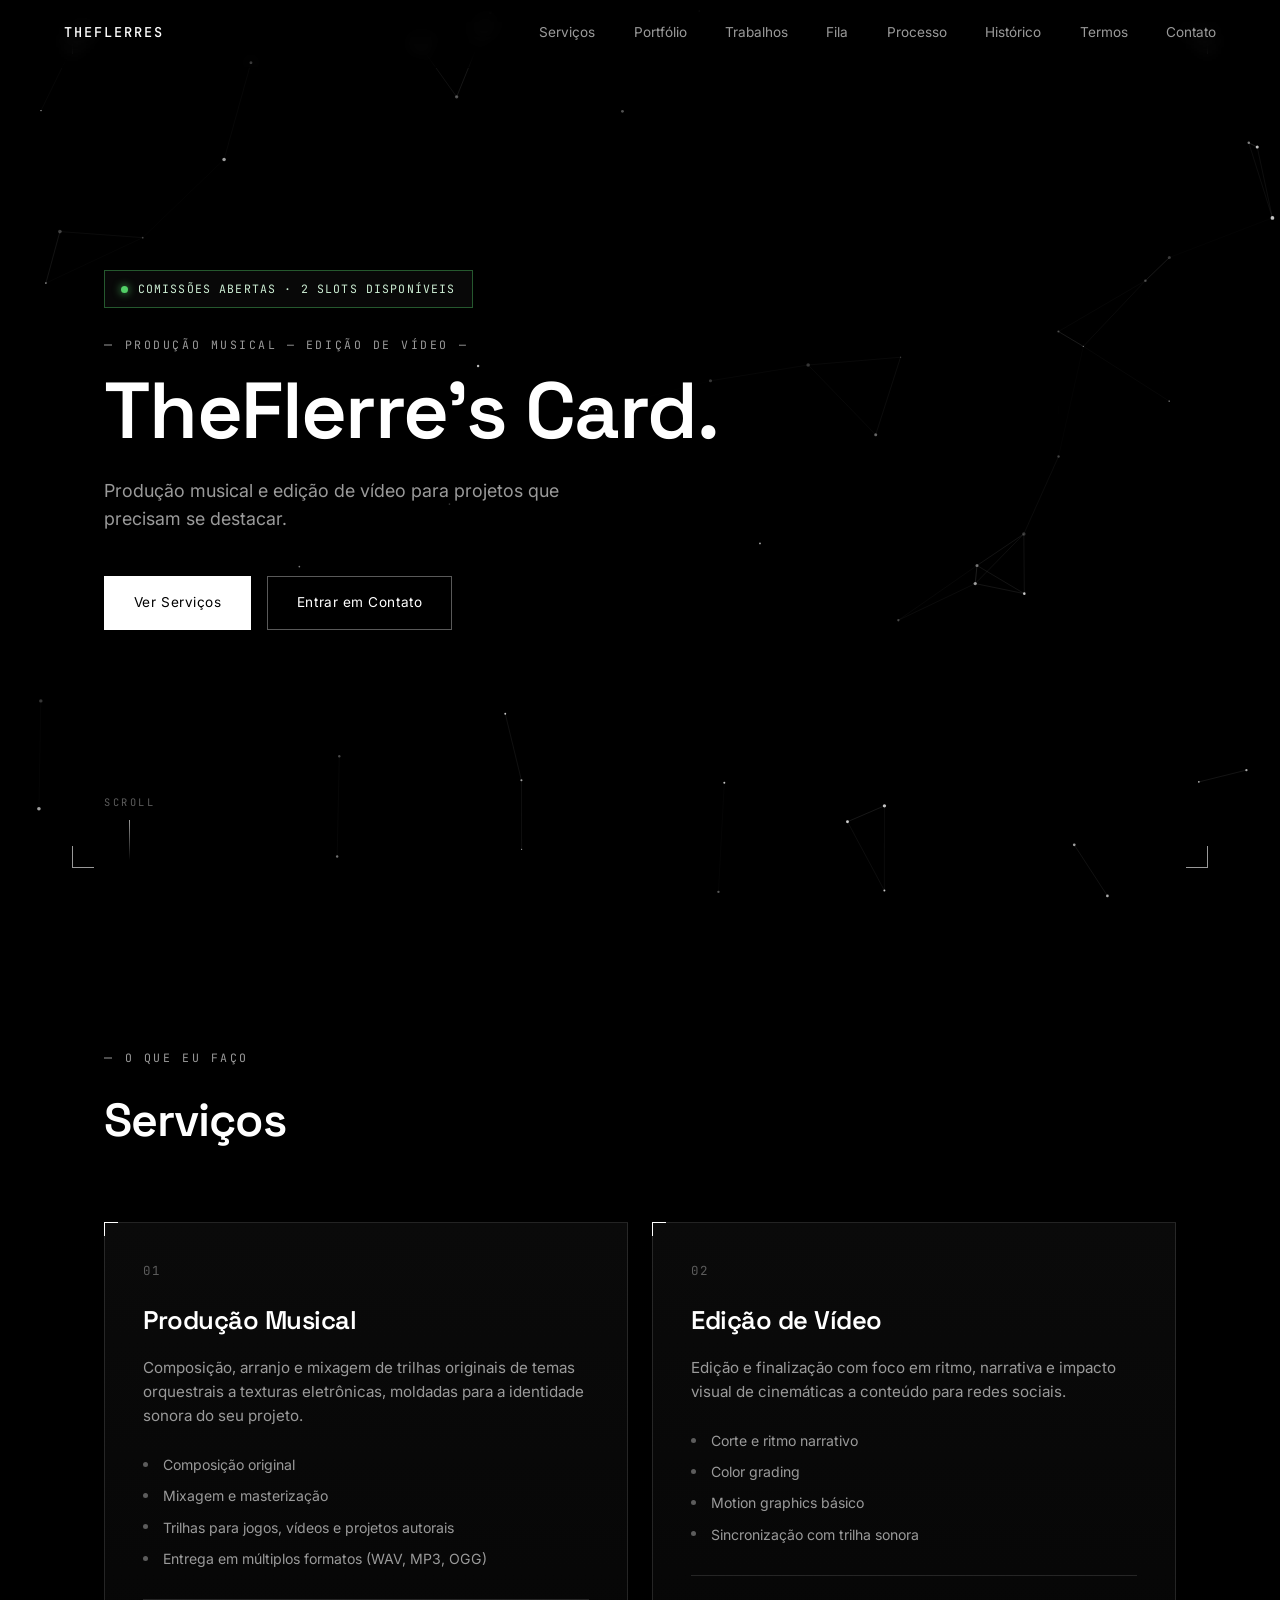
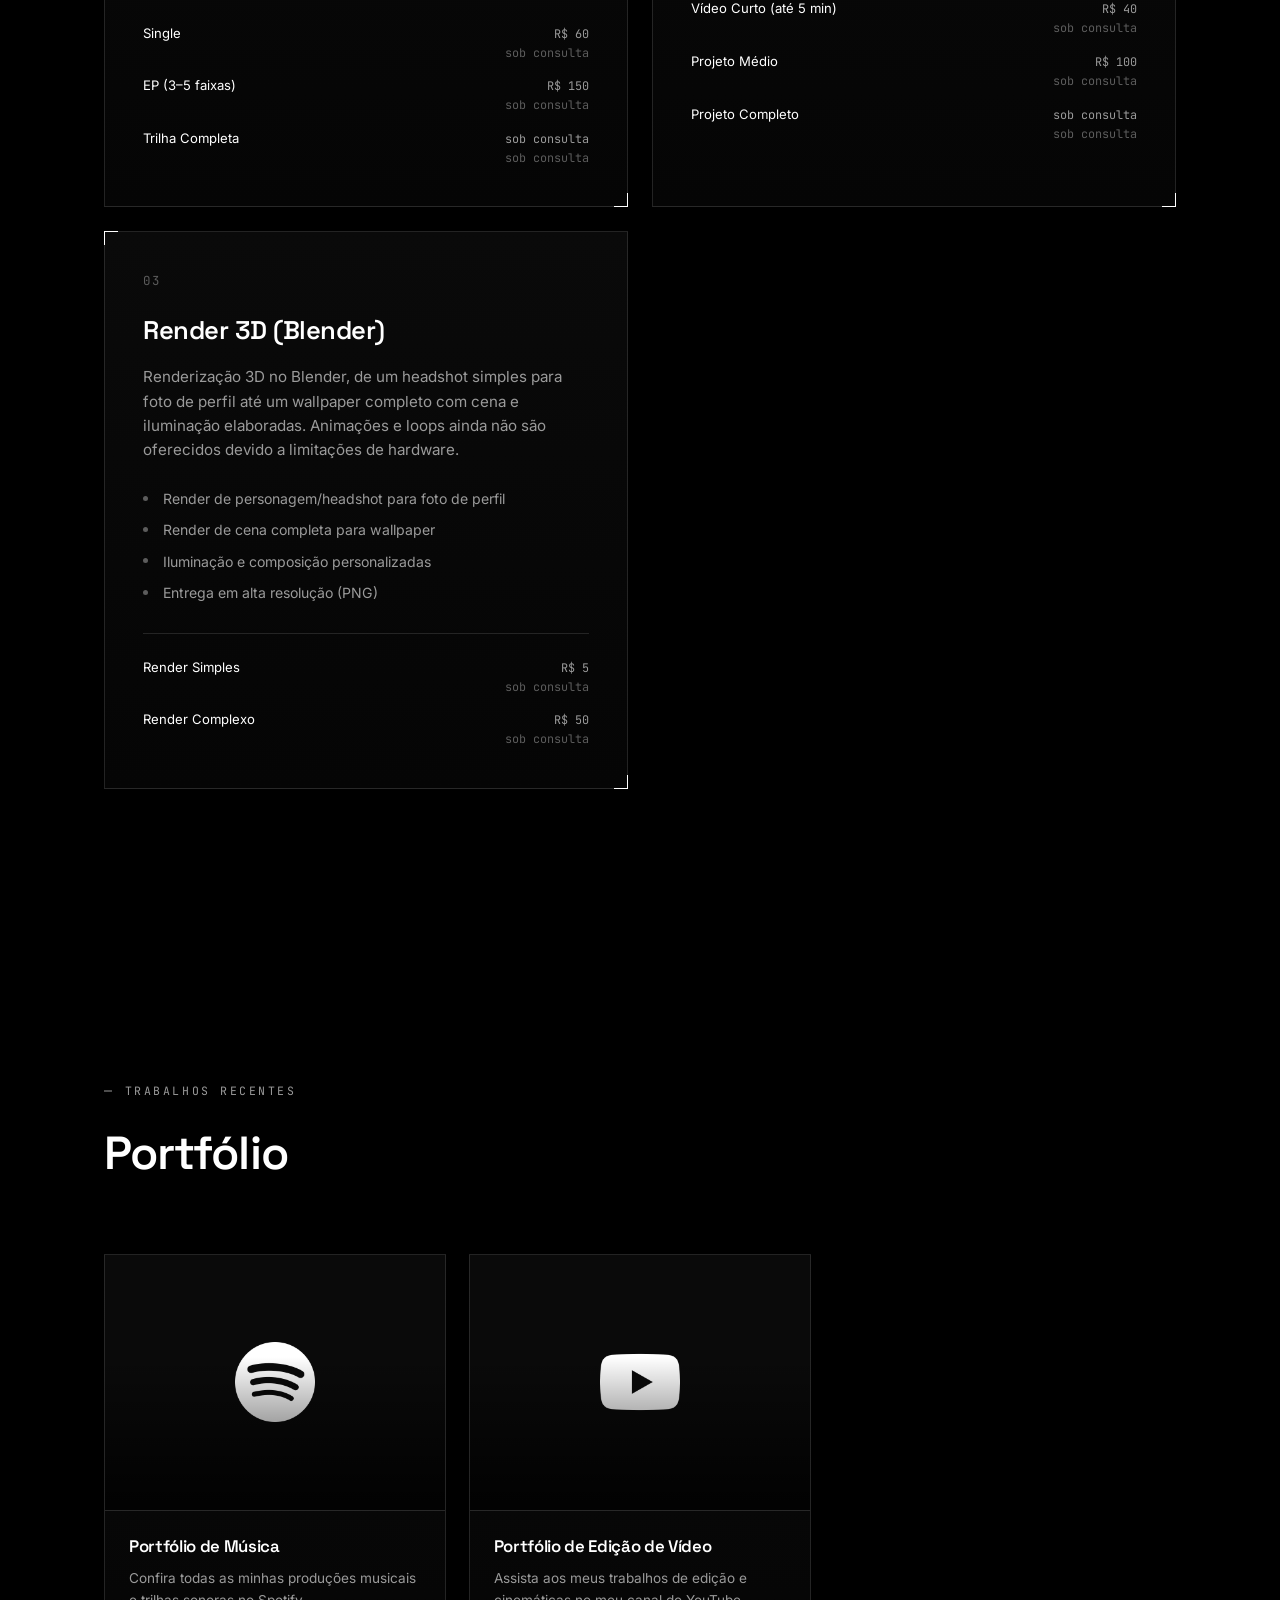
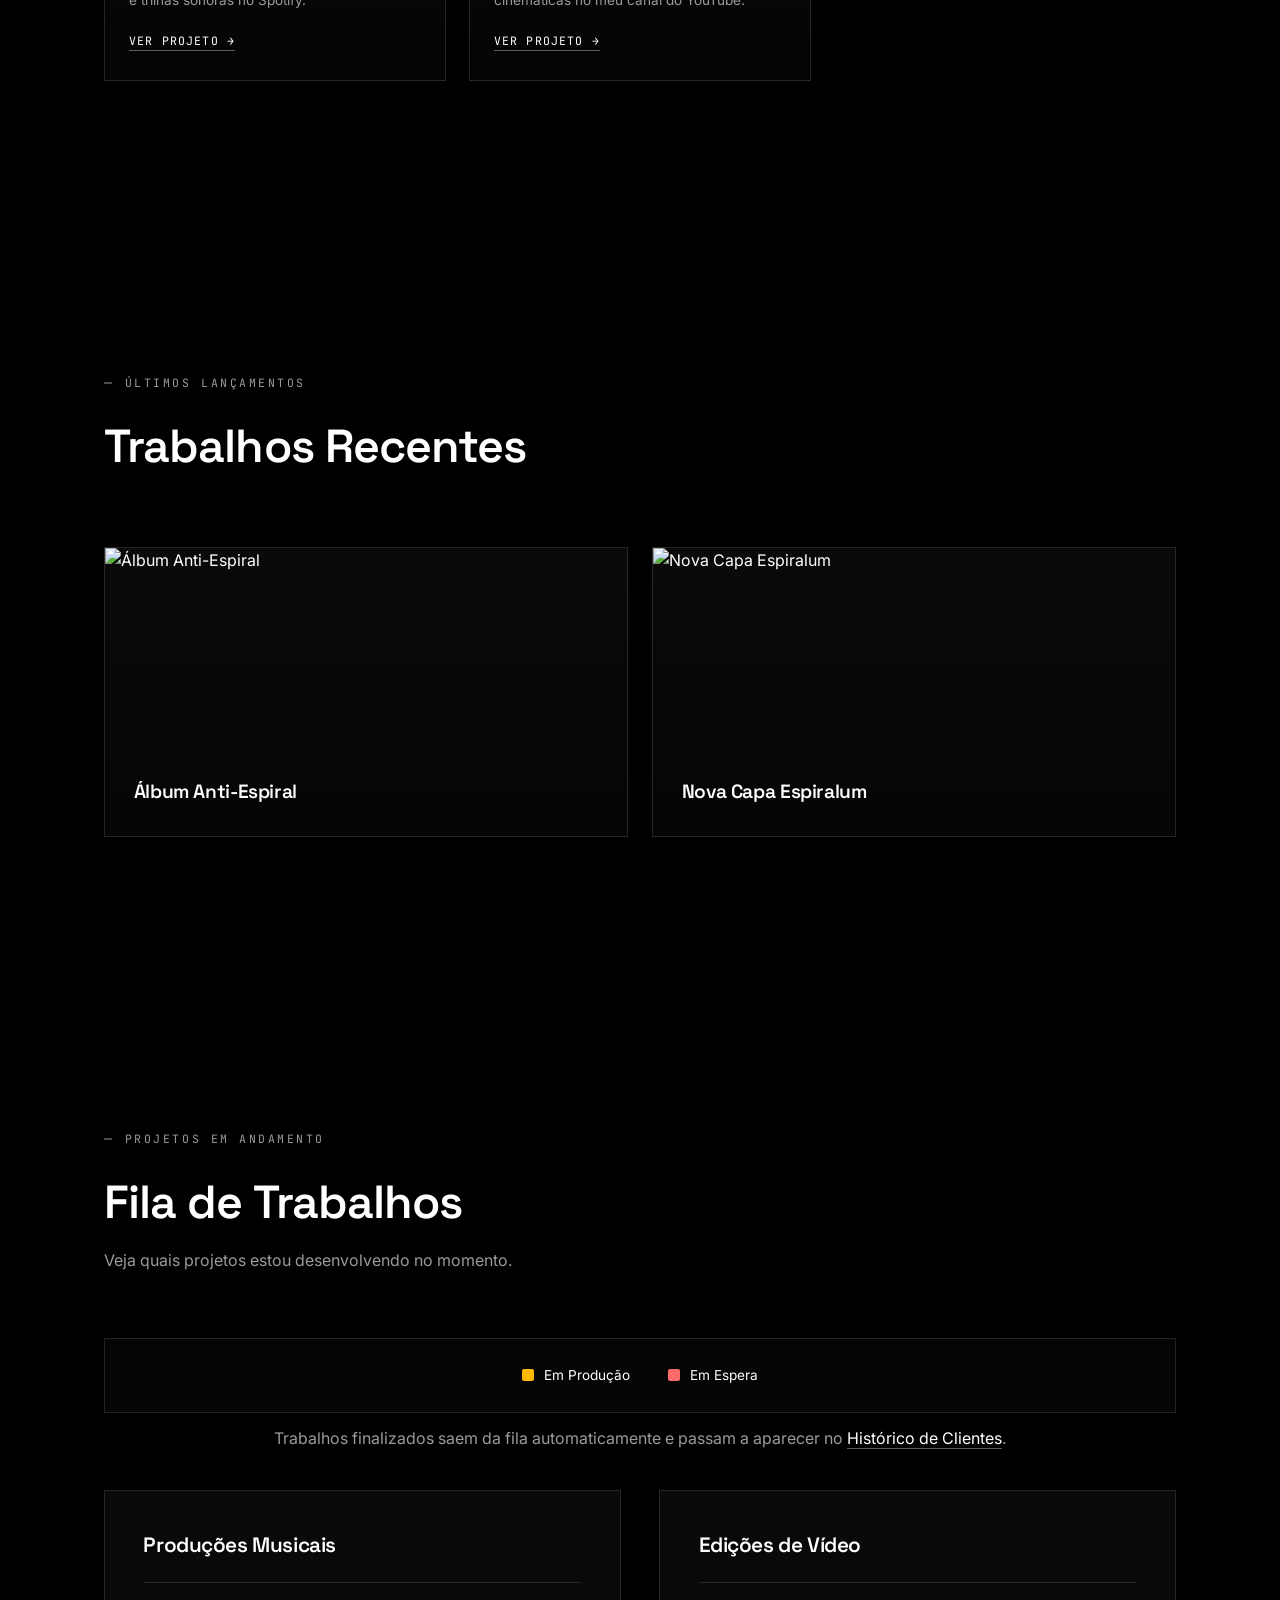
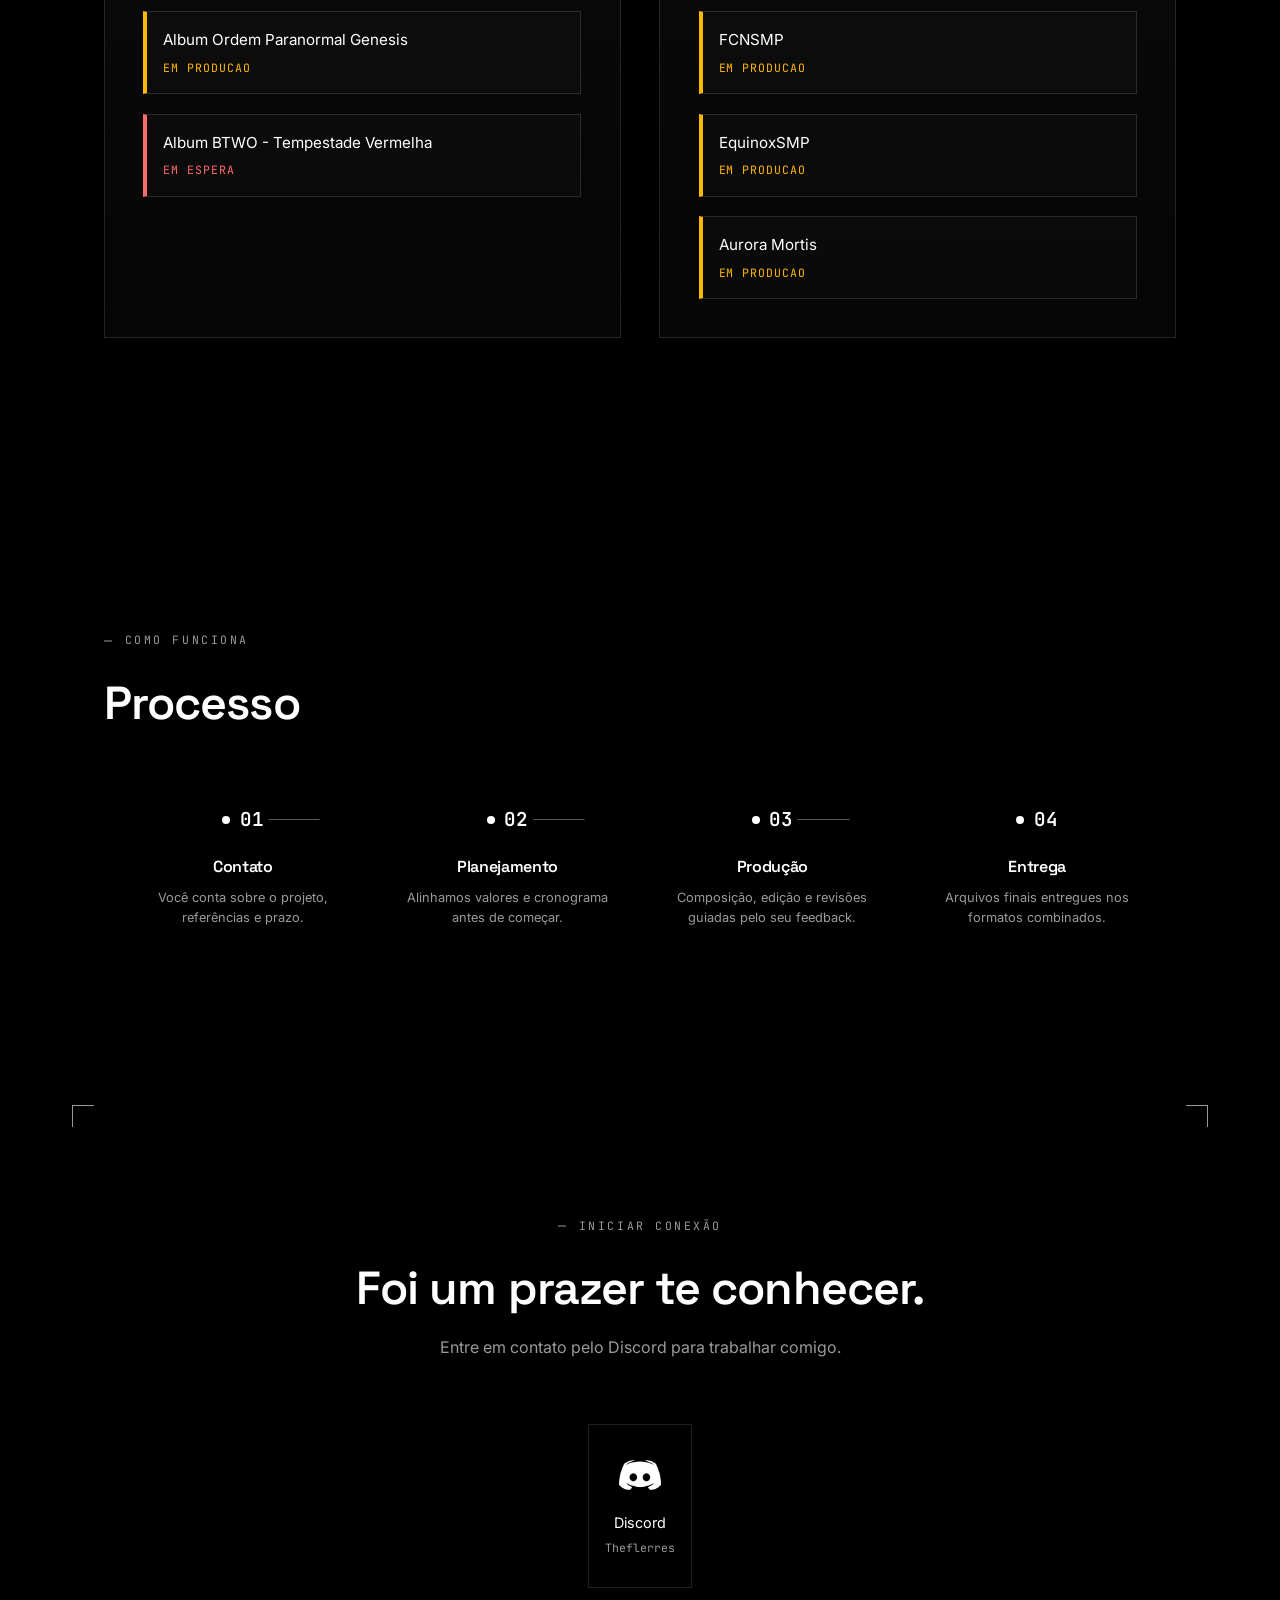
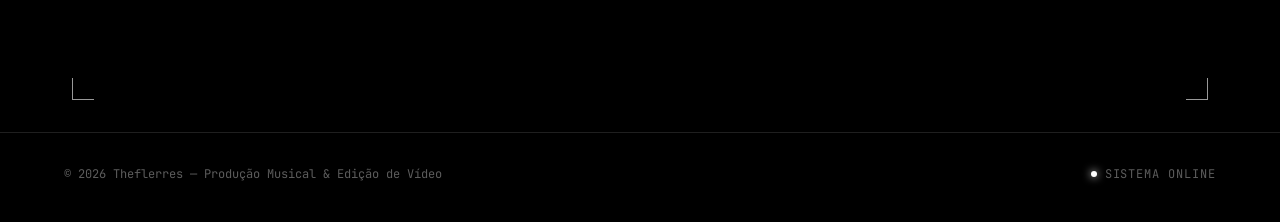
==== commit bc835bd3: "Add commission status feature with badge display and update styles" ====
--- a/index.html
+++ b/index.html
@@ -86,6 +86,7 @@
       </div>
 
       <div class="hero-content reveal" data-reveal>
+        <div class="commission-badge mono" id="commission-badge" aria-live="polite"></div>
         <p class="eyebrow mono" id="hero-eyebrow">PRODUÇÃO MUSICAL — EDIÇÃO DE VÍDEO</p>
         <h1 class="hero-title" id="hero-title">Transformando ideias em som e imagem.</h1>
         <p class="hero-subtitle" id="hero-subtitle">
@@ -157,10 +158,6 @@
 
       <div class="fila-legenda">
         <div class="fila-legenda-item">
-          <span class="fila-legenda-color" style="background-color: #51CF66;"></span>
-          <span>Finalizado</span>
-        </div>
-        <div class="fila-legenda-item">
           <span class="fila-legenda-color" style="background-color: #FFB800;"></span>
           <span>Em Produção</span>
         </div>
@@ -169,6 +166,9 @@
           <span>Em Espera</span>
         </div>
       </div>
+      <p class="contact-subtitle" style="text-align:center; margin-top:-1.6rem; margin-bottom: 2.4rem;">
+        Trabalhos finalizados saem da fila automaticamente e passam a aparecer no <a href="historico.html" style="color:var(--fg); border-bottom:1px solid var(--fg-faint);">Histórico de Clientes</a>.
+      </p>
 
       <div class="fila-container reveal" data-reveal>
         <div class="fila-column">
--- a/style.css
+++ b/style.css
@@ -247,6 +247,32 @@
   margin: 0 auto;
 }
 .hero-content{ max-width: 780px; }
+
+.commission-badge{
+  display: flex;
+  width: max-content;
+  max-width: 100%;
+  align-items: center;
+  gap: .6rem;
+  padding: .55rem 1rem;
+  margin-bottom: 1.4rem;
+  border: 1px solid var(--line);
+  background: rgba(255,255,255,0.03);
+  font-size: .72rem;
+  letter-spacing: .1em;
+  text-transform: uppercase;
+  color: var(--fg-dim);
+}
+.commission-dot{
+  width: 7px; height: 7px;
+  border-radius: 50%;
+  flex-shrink: 0;
+  animation: blink 1.8s ease-in-out infinite;
+}
+.commission-open{ border-color: rgba(81,207,102,0.4); color: #cdeed4; }
+.commission-open .commission-dot{ background: #51CF66; box-shadow: 0 0 8px #51CF66; }
+.commission-closed{ border-color: rgba(255,107,107,0.4); color: #f3c9c9; }
+.commission-closed .commission-dot{ background: #FF6B6B; box-shadow: 0 0 8px #FF6B6B; }
 
 .hero-title{
   font-size: clamp(2.6rem, 6.2vw, 5.4rem);
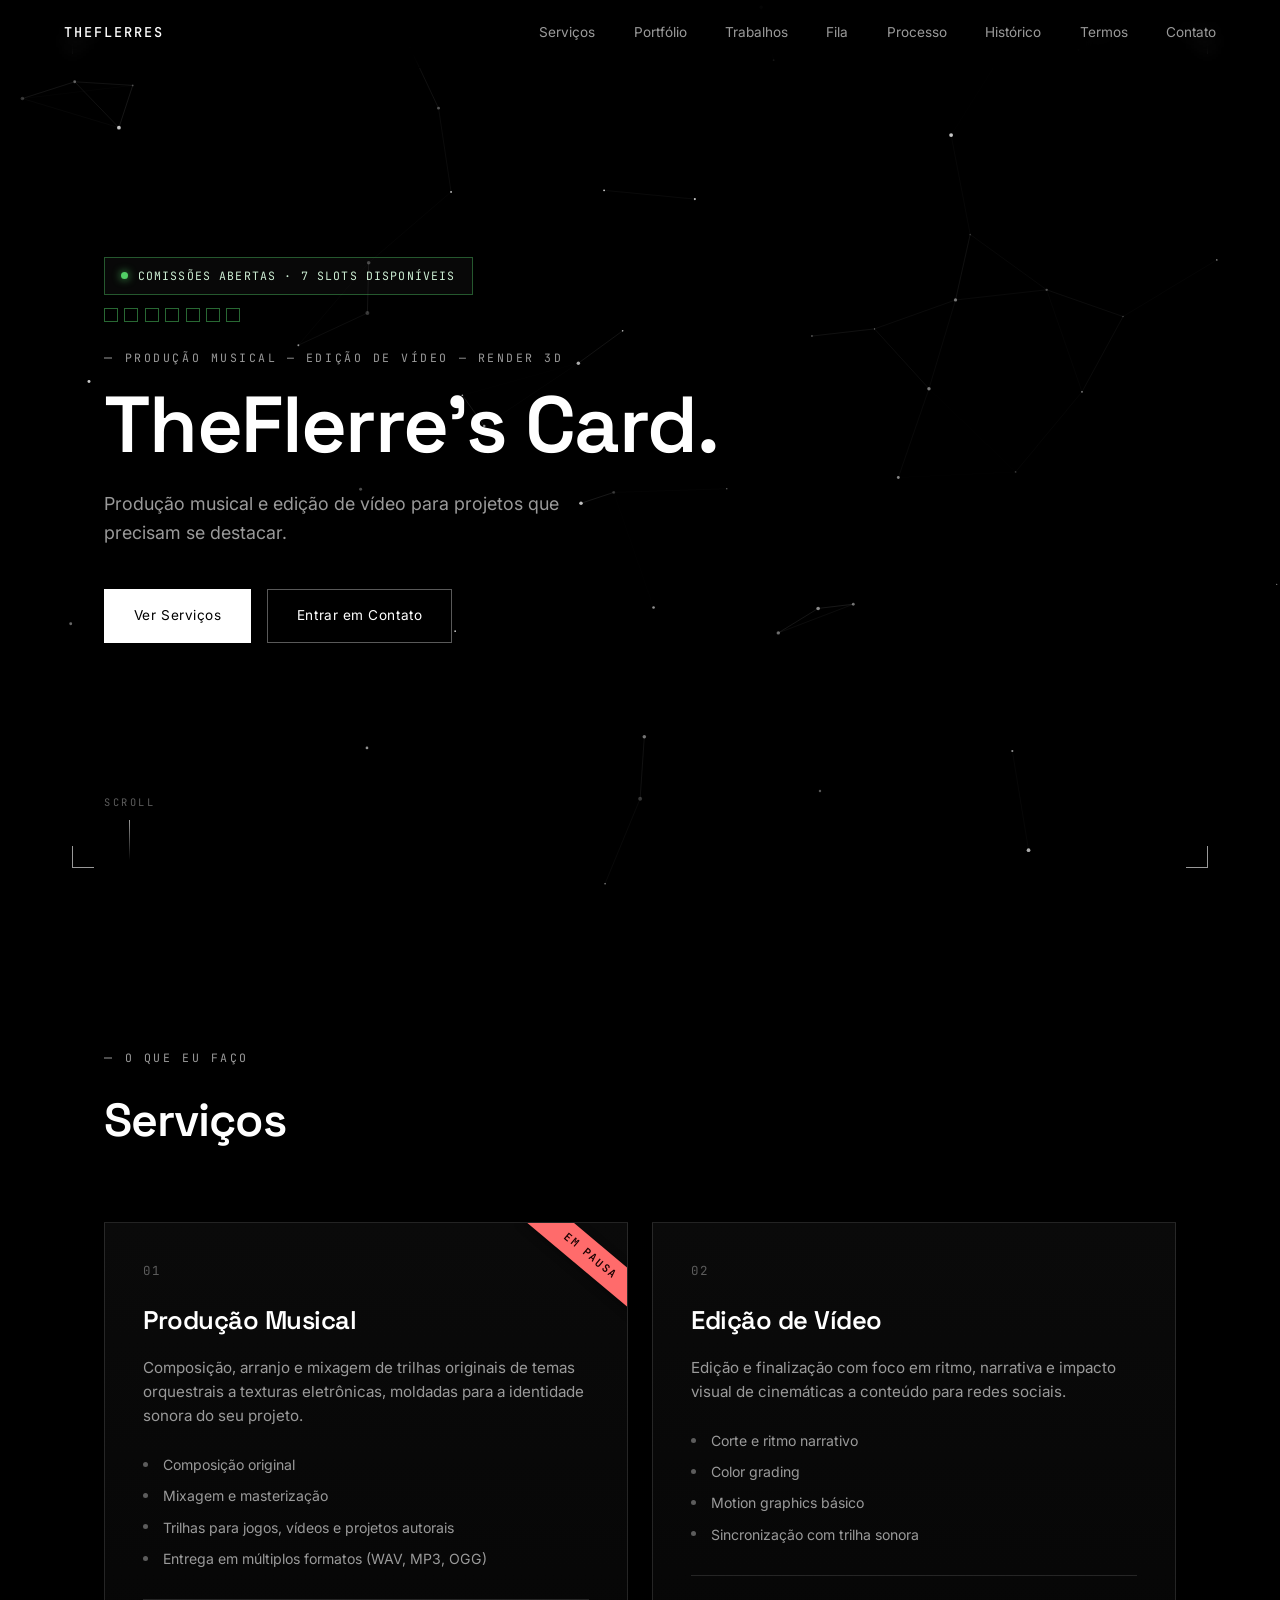
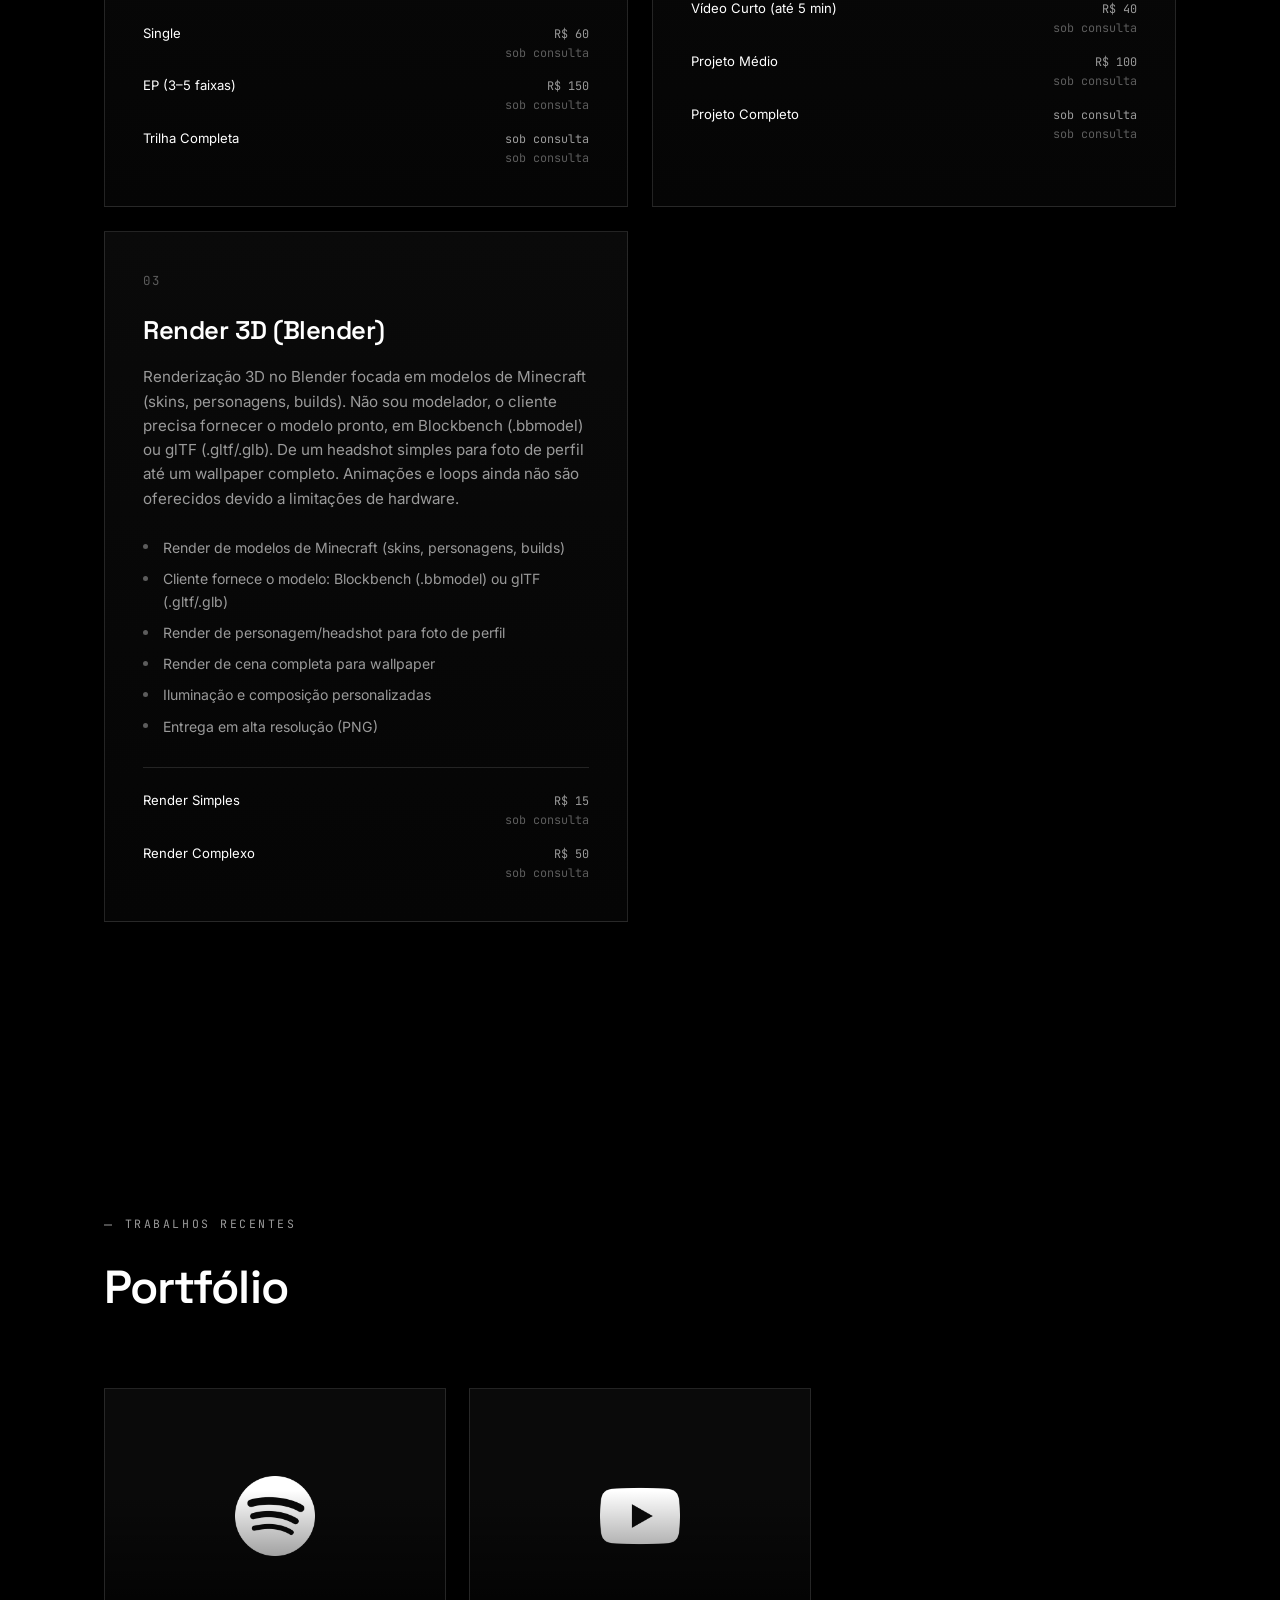
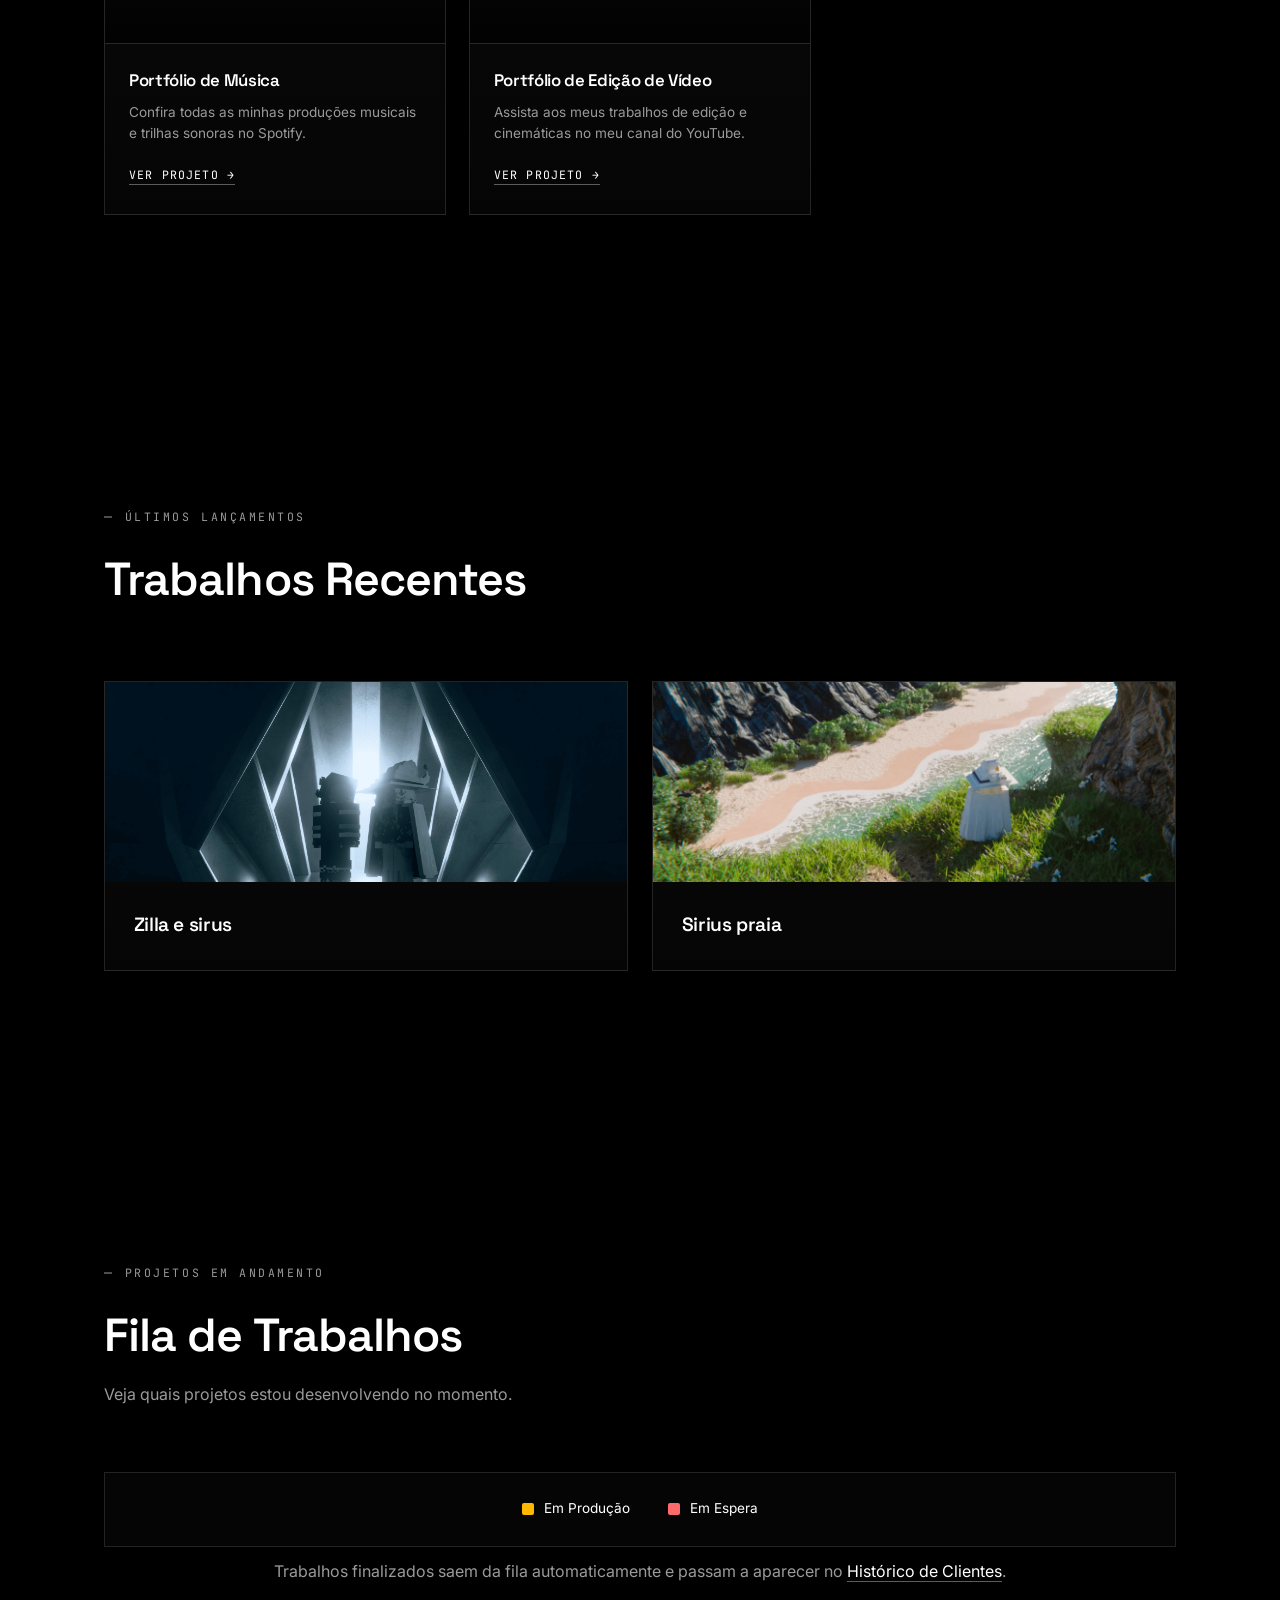
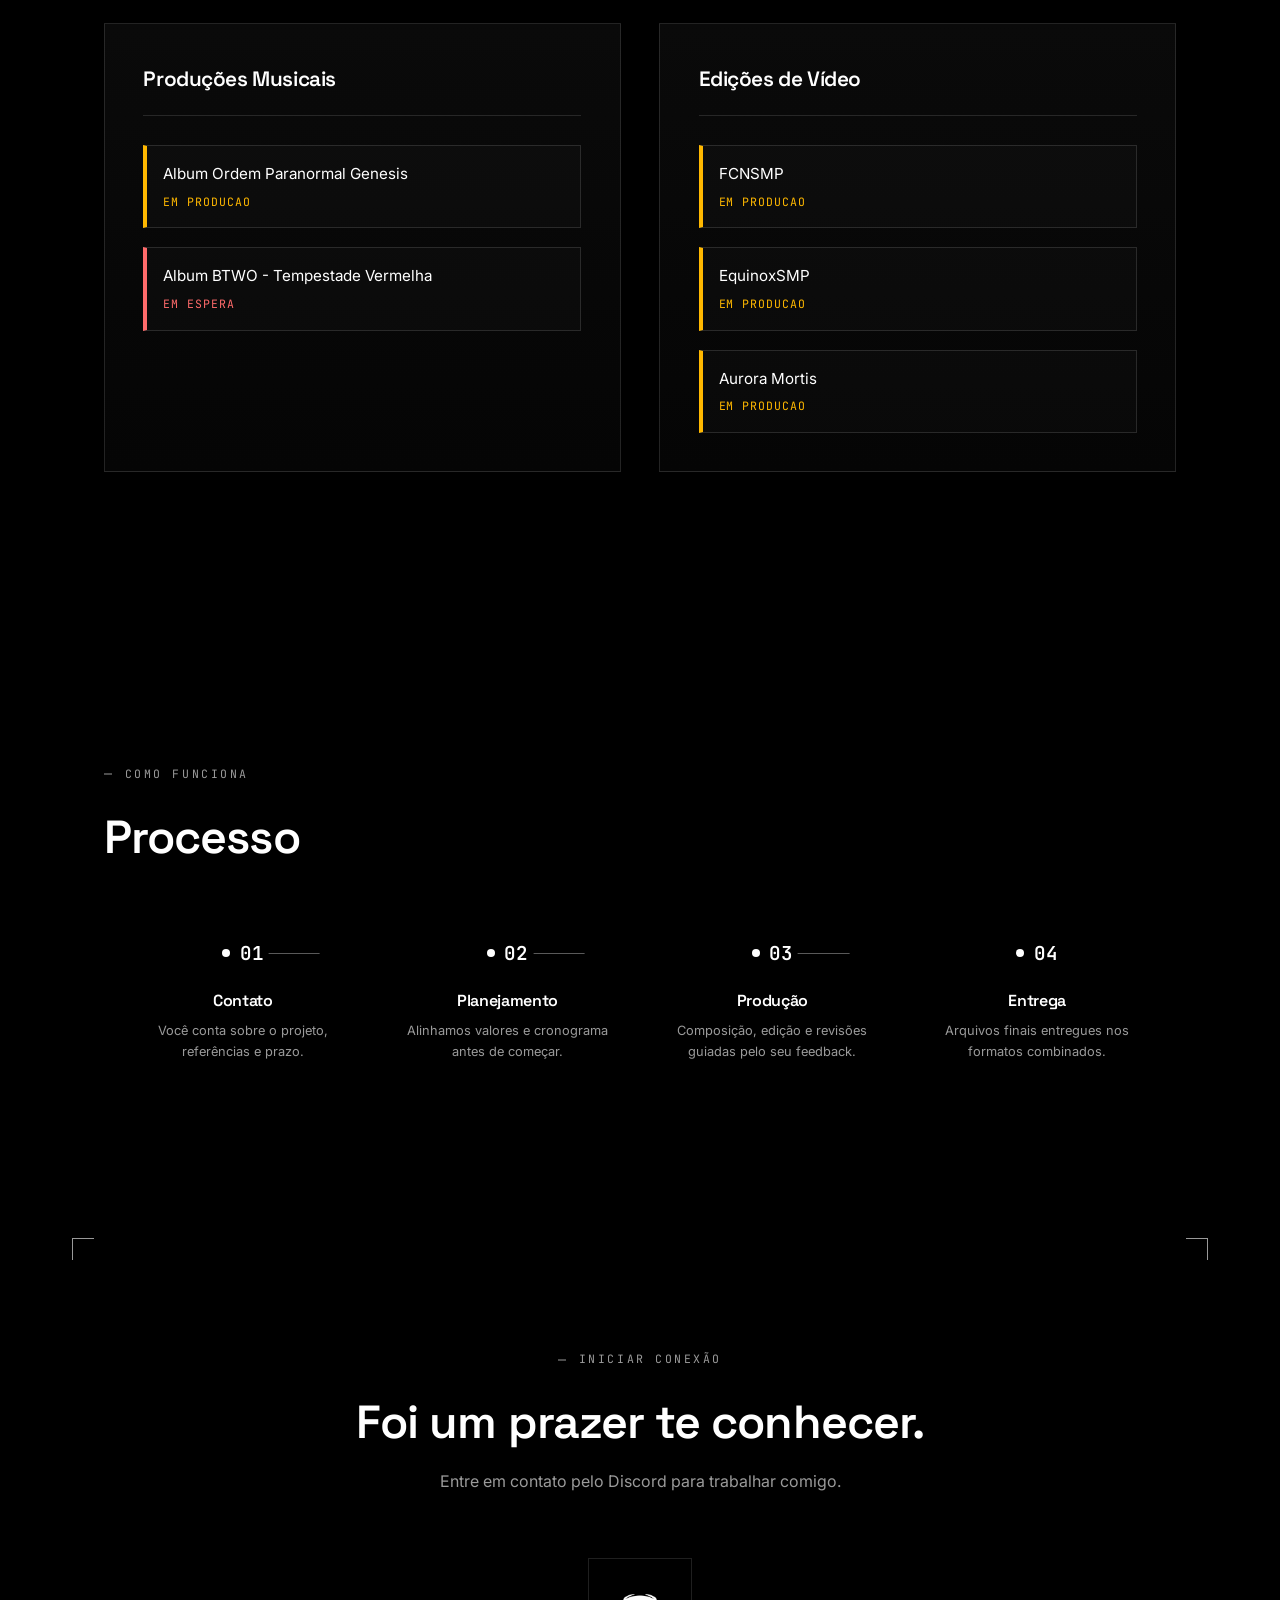
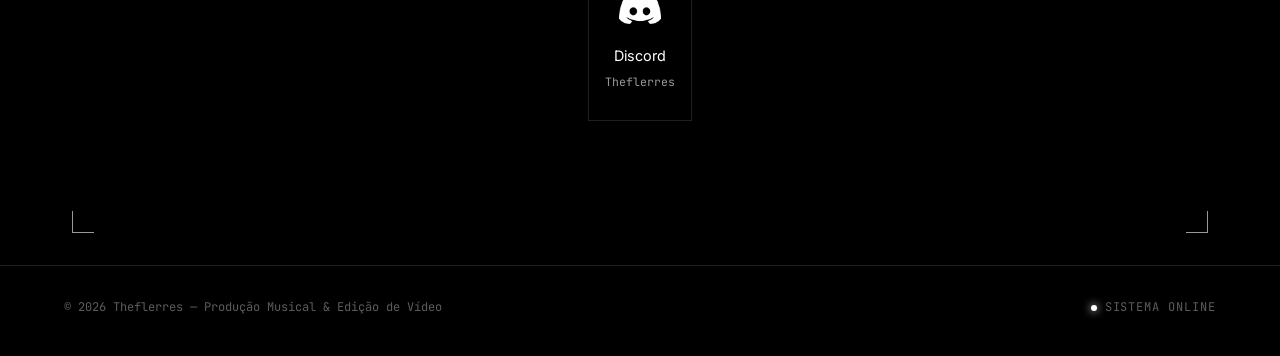
==== commit b8998d33: "Atualiza card: slots, preços, histórico por categoria, renders, sigilo Co-Authored-By: Claude Opus 5" ====
--- a/index.html
+++ b/index.html
@@ -87,7 +87,8 @@
 
       <div class="hero-content reveal" data-reveal>
         <div class="commission-badge mono" id="commission-badge" aria-live="polite"></div>
-        <p class="eyebrow mono" id="hero-eyebrow">PRODUÇÃO MUSICAL — EDIÇÃO DE VÍDEO</p>
+        <div class="commission-slots" id="commission-slots"></div>
+        <p class="eyebrow mono" id="hero-eyebrow">PRODUÇÃO MUSICAL&nbsp;— EDIÇÃO DE VÍDEO&nbsp;— RENDER 3D</p>
         <h1 class="hero-title" id="hero-title">Transformando ideias em som e imagem.</h1>
         <p class="hero-subtitle" id="hero-subtitle">
           Produção musical e edição de vídeo para projetos que precisam se destacar.
--- a/style.css
+++ b/style.css
@@ -274,6 +274,25 @@
 .commission-closed{ border-color: rgba(255,107,107,0.4); color: #f3c9c9; }
 .commission-closed .commission-dot{ background: #FF6B6B; box-shadow: 0 0 8px #FF6B6B; }
 
+/* Visualizador de slots: um quadrado por slot, logo abaixo do badge */
+.commission-slots{
+  display: flex;
+  flex-wrap: wrap;
+  gap: .4rem;
+  margin: -.6rem 0 1.4rem;
+}
+.commission-slots[hidden]{ display: none; }
+.commission-slot{
+  width: 14px; height: 14px;
+  border: 1px solid var(--line-strong);
+  background: transparent;
+  transition: background .4s ease, border-color .4s ease;
+}
+.commission-slots.commission-open .commission-slot{ border-color: rgba(81,207,102,0.5); }
+.commission-slots.commission-open .commission-slot.filled{ background: #51CF66; border-color: #51CF66; }
+.commission-slots.commission-closed .commission-slot{ border-color: rgba(255,107,107,0.5); }
+.commission-slots.commission-closed .commission-slot.filled{ background: #FF6B6B; border-color: #FF6B6B; }
+
 .hero-title{
   font-size: clamp(2.6rem, 6.2vw, 5.4rem);
   line-height: 1.04;
@@ -376,10 +395,31 @@
   gap: 1.5rem;
 }
 .service-card{
+  position: relative;
   padding: clamp(1.8rem, 3vw, 2.8rem);
   transition: transform .5s var(--ease), background .5s ease;
+  overflow: hidden;
 }
 .service-card:hover{ transform: translateY(-6px); background: var(--panel-2); }
+
+.service-card-unavailable{ opacity: .55; }
+.service-card-unavailable:hover{ transform: none; background: none; }
+.service-ribbon{
+  position: absolute;
+  top: 18px;
+  right: -38px;
+  width: 150px;
+  padding: .4rem 0;
+  text-align: center;
+  background: #FF6B6B;
+  color: #1a0000;
+  font-size: .68rem;
+  font-weight: 600;
+  letter-spacing: .1em;
+  transform: rotate(40deg);
+  z-index: 5;
+  box-shadow: 0 2px 10px rgba(0,0,0,.4);
+}
 
 .service-number{
   font-family: var(--font-mono);
@@ -799,6 +839,179 @@
 .client-card-render .client-card-reveal img{
   width: 100%; height: 100%;
   object-fit: cover;
+}
+.client-card-render{ cursor: zoom-in; }
+
+/* Abas de filtro (Render | Edição de Vídeo | Música) */
+.historico-tabs{
+  display: flex;
+  flex-wrap: wrap;
+  gap: .6rem;
+  margin-bottom: 2.4rem;
+}
+.historico-tab{
+  font-family: var(--font-mono);
+  font-size: .72rem;
+  letter-spacing: .12em;
+  text-transform: uppercase;
+  color: var(--fg-dim);
+  background: none;
+  border: 1px solid var(--line);
+  padding: .6rem 1.1rem;
+  cursor: pointer;
+  transition: color .3s ease, border-color .3s ease, background .3s ease;
+}
+.historico-tab:hover{ color: var(--fg); border-color: var(--line-strong); }
+.historico-tab.active{ color: var(--bg); background: var(--fg); border-color: var(--fg); }
+.historico-tab-count{ opacity: .6; margin-left: .5rem; }
+
+/* Itens de outras abas / grupos recolhidos */
+.client-history-grid{ grid-auto-flow: dense; }
+.client-history-grid > [hidden]{ display: none !important; }
+
+/* Grupo de cliente com vários renders */
+.client-card-group{ cursor: pointer; }
+.client-card-group[aria-expanded="true"]{ border-color: var(--line-strong); }
+.client-group-cta{
+  position: absolute;
+  left: 0; right: 0; bottom: 0;
+  padding: .7rem 1rem;
+  font-size: .72rem;
+  letter-spacing: .1em;
+  color: var(--fg);
+  background: rgba(0,0,0,.75);
+}
+.client-group-panel{
+  grid-column: 1 / -1;
+  border: 1px solid var(--line);
+  background: linear-gradient(180deg, var(--panel-2), var(--panel));
+  padding: clamp(1.2rem, 3vw, 1.6rem);
+}
+.client-group-head{
+  font-size: .72rem;
+  letter-spacing: .12em;
+  text-transform: uppercase;
+  color: var(--fg-faint);
+  margin-bottom: 1rem;
+}
+.client-group-works{
+  display: grid;
+  grid-template-columns: repeat(auto-fill, minmax(180px, 1fr));
+  gap: 1rem;
+}
+.client-group-work{
+  display: flex;
+  flex-direction: column;
+  gap: .6rem;
+  padding: 0 0 .7rem;
+  background: none;
+  border: 1px solid var(--line);
+  color: var(--fg-dim);
+  font: inherit;
+  text-align: left;
+  cursor: zoom-in;
+  transition: border-color .3s ease, color .3s ease;
+}
+.client-group-work:hover{ border-color: var(--line-strong); color: var(--fg); }
+.client-group-work img{
+  display: block;
+  width: 100%;
+  aspect-ratio: 4/3;
+  object-fit: cover;
+}
+.client-group-work > span.mono{ font-size: .72rem; letter-spacing: .06em; padding: 0 .7rem; }
+.client-group-work-media{ position: relative; display: block; }
+
+/* Vídeo com thumbnail: a imagem fica ao fundo, ícone e link por cima */
+.client-card-thumb{
+  position: absolute;
+  inset: 0;
+  width: 100%; height: 100%;
+  object-fit: cover;
+  opacity: .4;
+}
+.client-card-video .client-card-icon,
+.client-card-video .client-card-cta{ position: relative; z-index: 1; }
+
+/* Trabalho sob sigilo: só a versão borrada + aviso */
+.client-sigilo, .client-group-work.client-sigilo{ cursor: pointer; }
+.client-sigilo-tag{
+  position: absolute;
+  top: 50%; left: 50%;
+  transform: translate(-50%, -50%);
+  padding: .45rem .8rem;
+  border: 1px solid var(--line-strong);
+  background: rgba(0,0,0,.7);
+  color: var(--fg);
+  font-size: .68rem;
+  letter-spacing: .14em;
+  white-space: nowrap;
+}
+
+/* --------------------------------------------------------------------
+   12F. VISUALIZADOR DE IMAGEM (lightbox)
+-------------------------------------------------------------------- */
+.recent-work-card[data-lightbox]{ cursor: zoom-in; }
+.lightbox{
+  position: fixed;
+  inset: 0;
+  z-index: 200;
+  display: flex;
+  align-items: center;
+  justify-content: center;
+  padding: var(--gutter);
+  background: rgba(0,0,0,.94);
+  cursor: zoom-out;
+}
+.lightbox[hidden]{ display: none; }
+.lightbox figure{
+  margin: 0;
+  max-width: min(1200px, 100%);
+  display: flex;
+  flex-direction: column;
+  align-items: center;
+  gap: 1rem;
+}
+.lightbox img{
+  max-width: 100%;
+  max-height: 80vh;
+  object-fit: contain;
+  border: 1px solid var(--line);
+}
+.lightbox figcaption{
+  font-size: .75rem;
+  letter-spacing: .1em;
+  text-transform: uppercase;
+  color: var(--fg-dim);
+  text-align: center;
+}
+.lightbox figure[hidden], .lightbox-sigilo[hidden]{ display: none; }
+.lightbox-sigilo{
+  max-width: 460px;
+  padding: clamp(1.6rem, 4vw, 2.4rem);
+  border: 1px solid var(--line-strong);
+  background: linear-gradient(180deg, var(--panel-2), var(--panel));
+  text-align: center;
+}
+.lightbox-sigilo-tag{
+  font-size: .72rem;
+  letter-spacing: .14em;
+  color: var(--fg-faint);
+  margin-bottom: 1rem;
+}
+.lightbox-sigilo-msg{ font-size: 1rem; color: var(--fg); line-height: 1.6; margin-bottom: 1rem; }
+.lightbox-sigilo-caption{ font-size: .7rem; letter-spacing: .1em; text-transform: uppercase; color: var(--fg-dim); }
+.lightbox-close{
+  position: absolute;
+  top: 1.2rem;
+  right: var(--gutter);
+  background: none;
+  border: 1px solid var(--line);
+  color: var(--fg);
+  font-size: .7rem;
+  letter-spacing: .12em;
+  padding: .5rem .9rem;
+  cursor: pointer;
 }
 
 /* --------------------------------------------------------------------
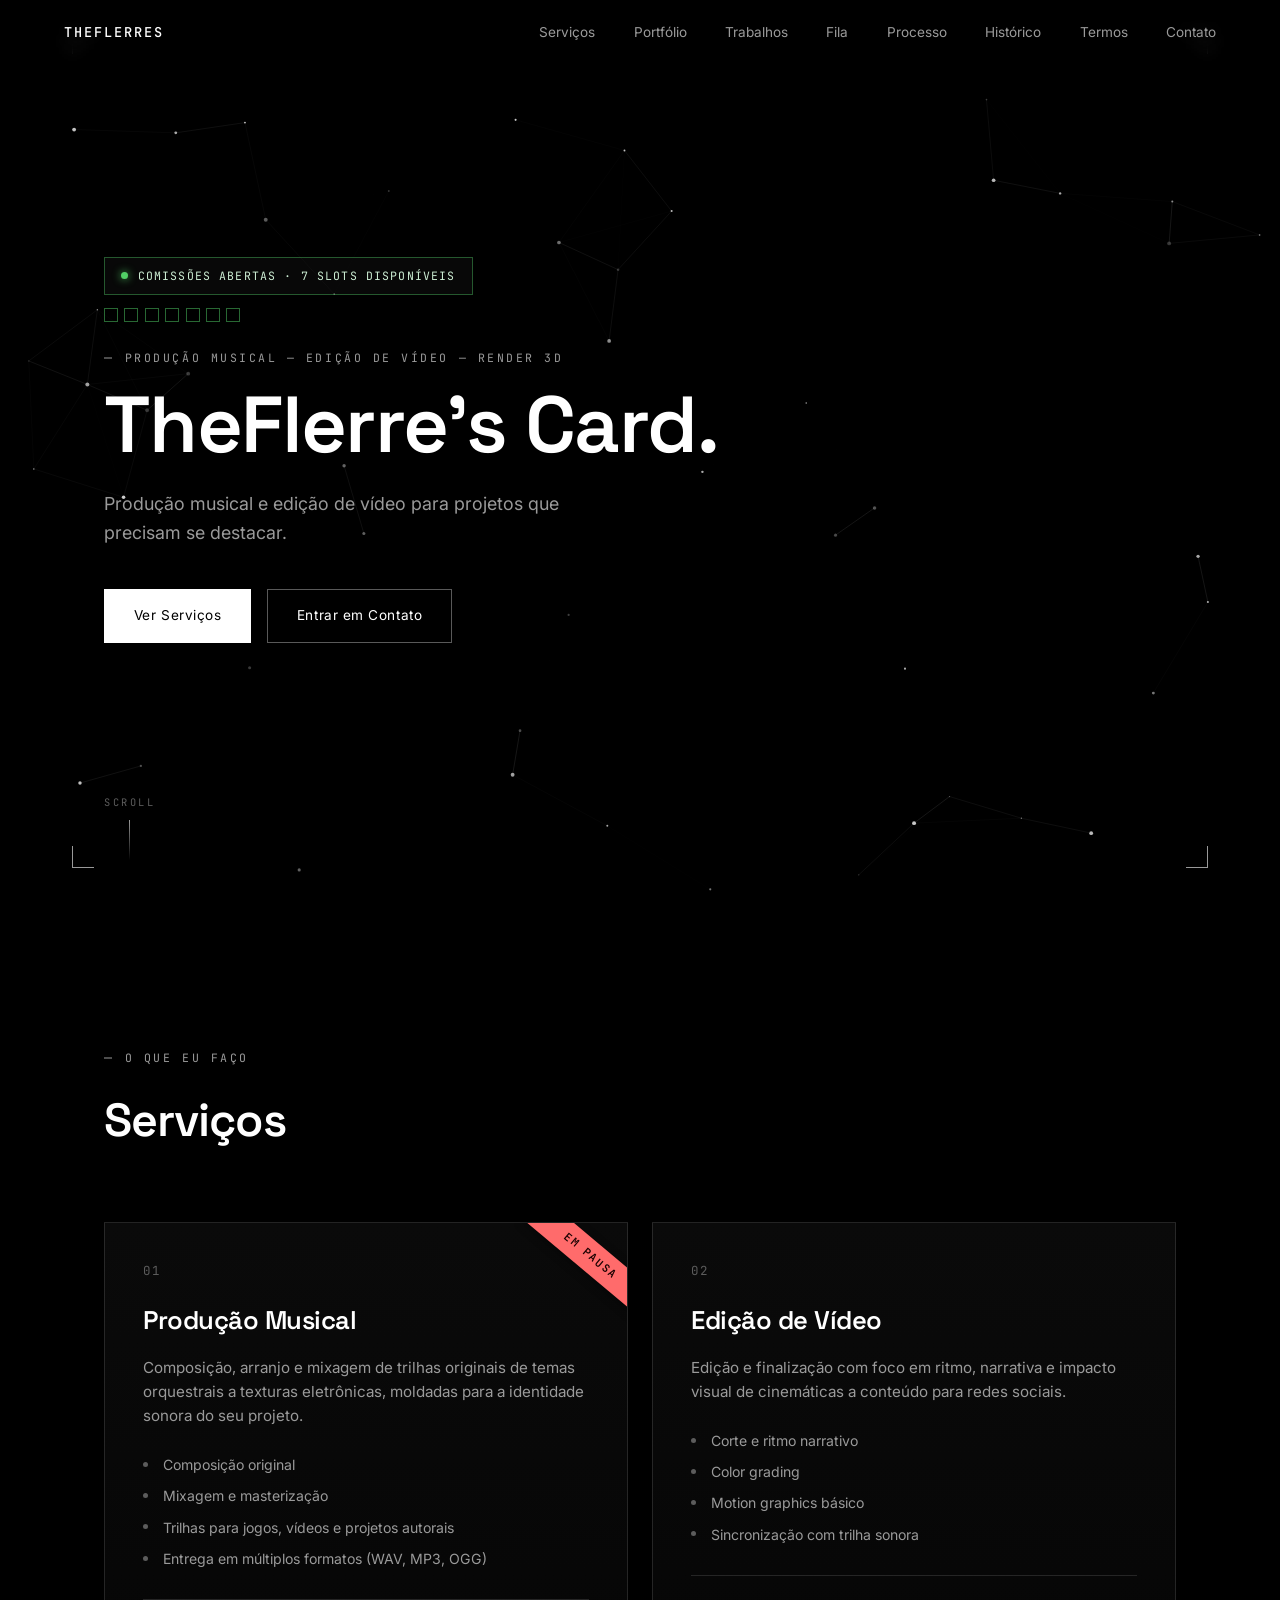
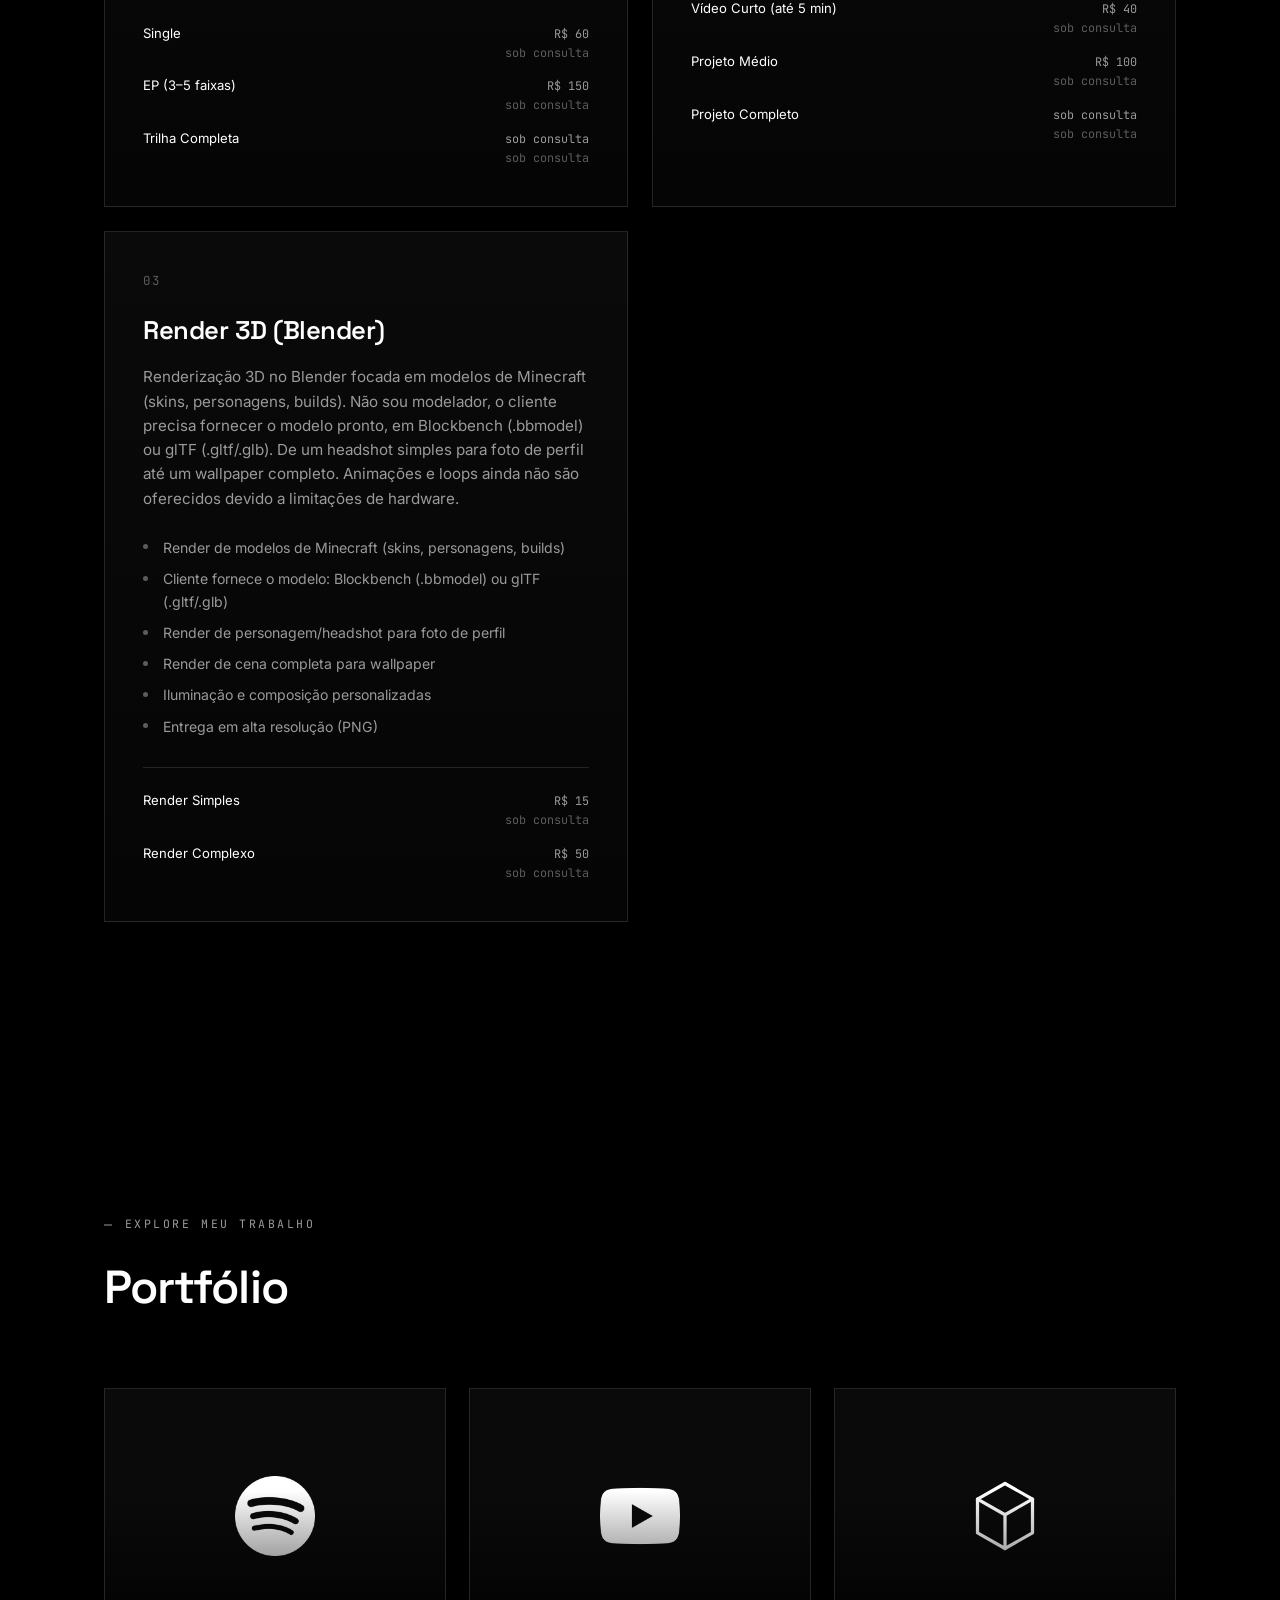
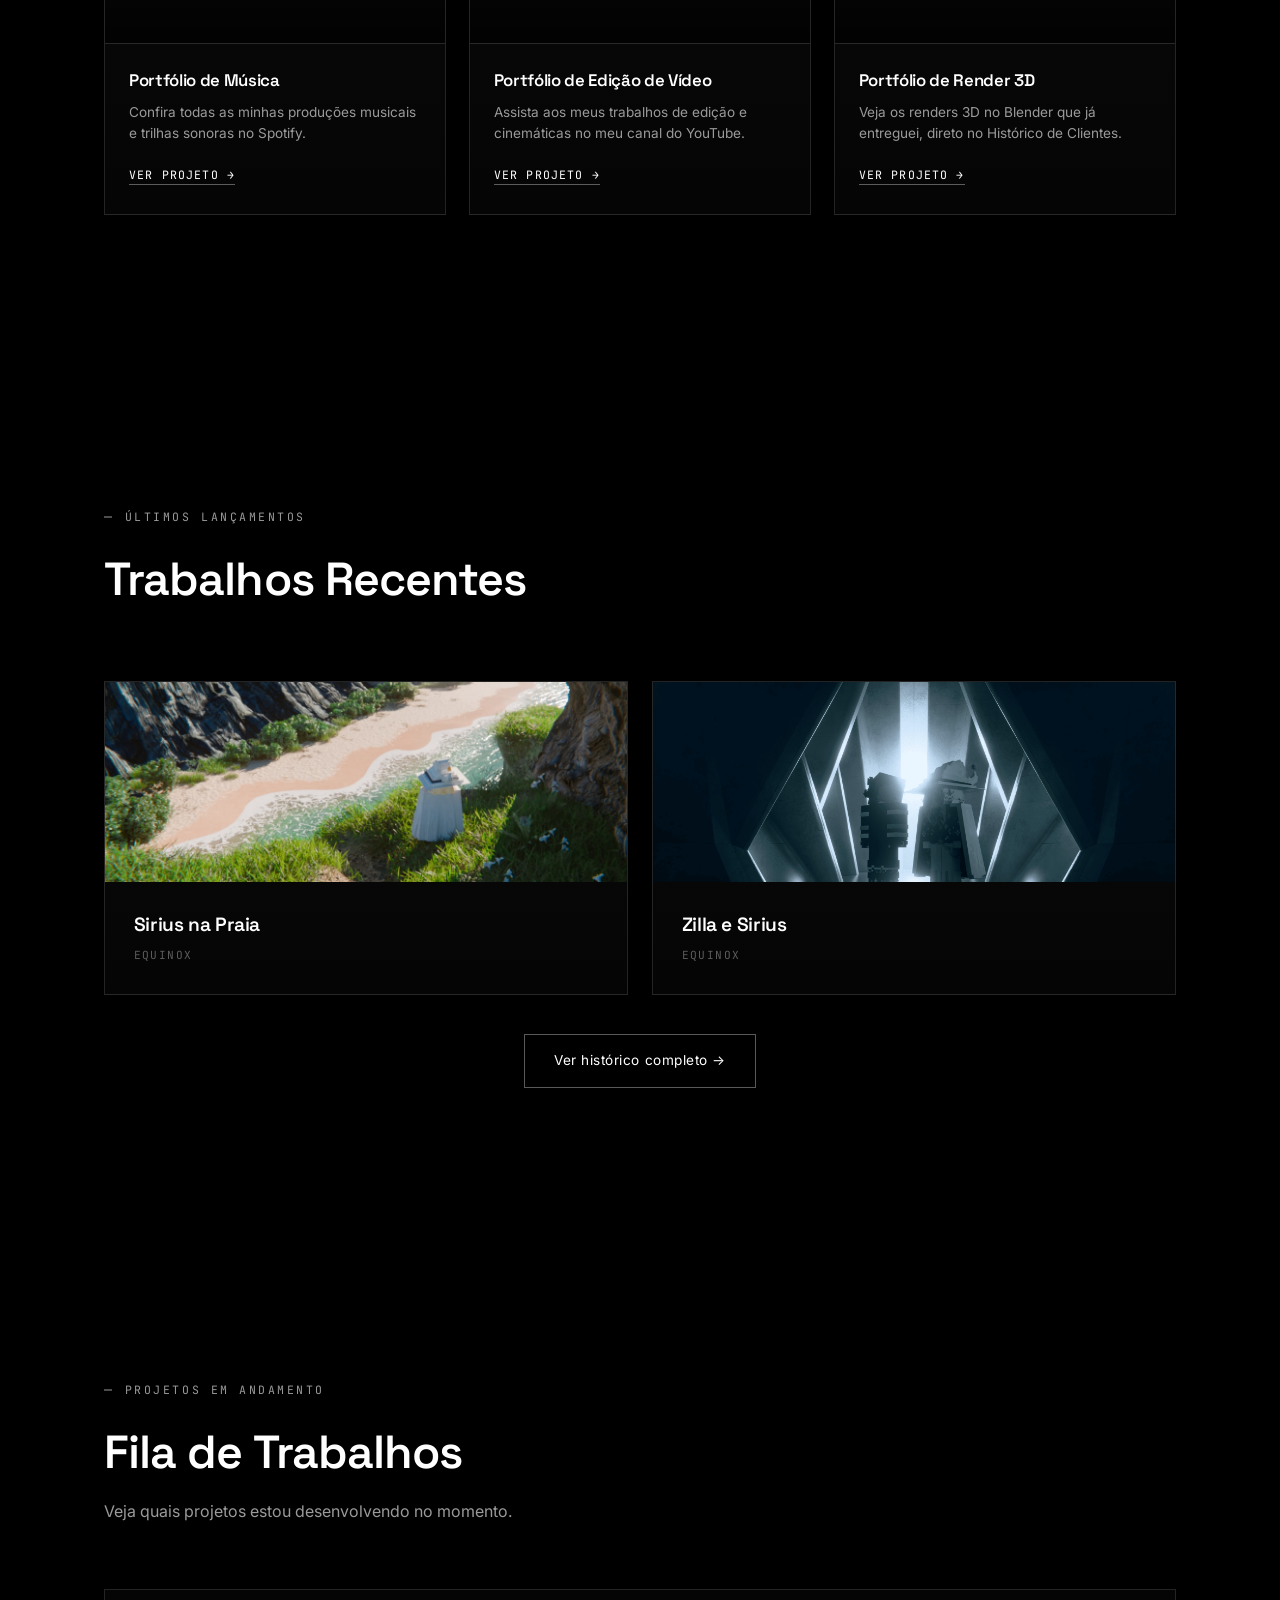
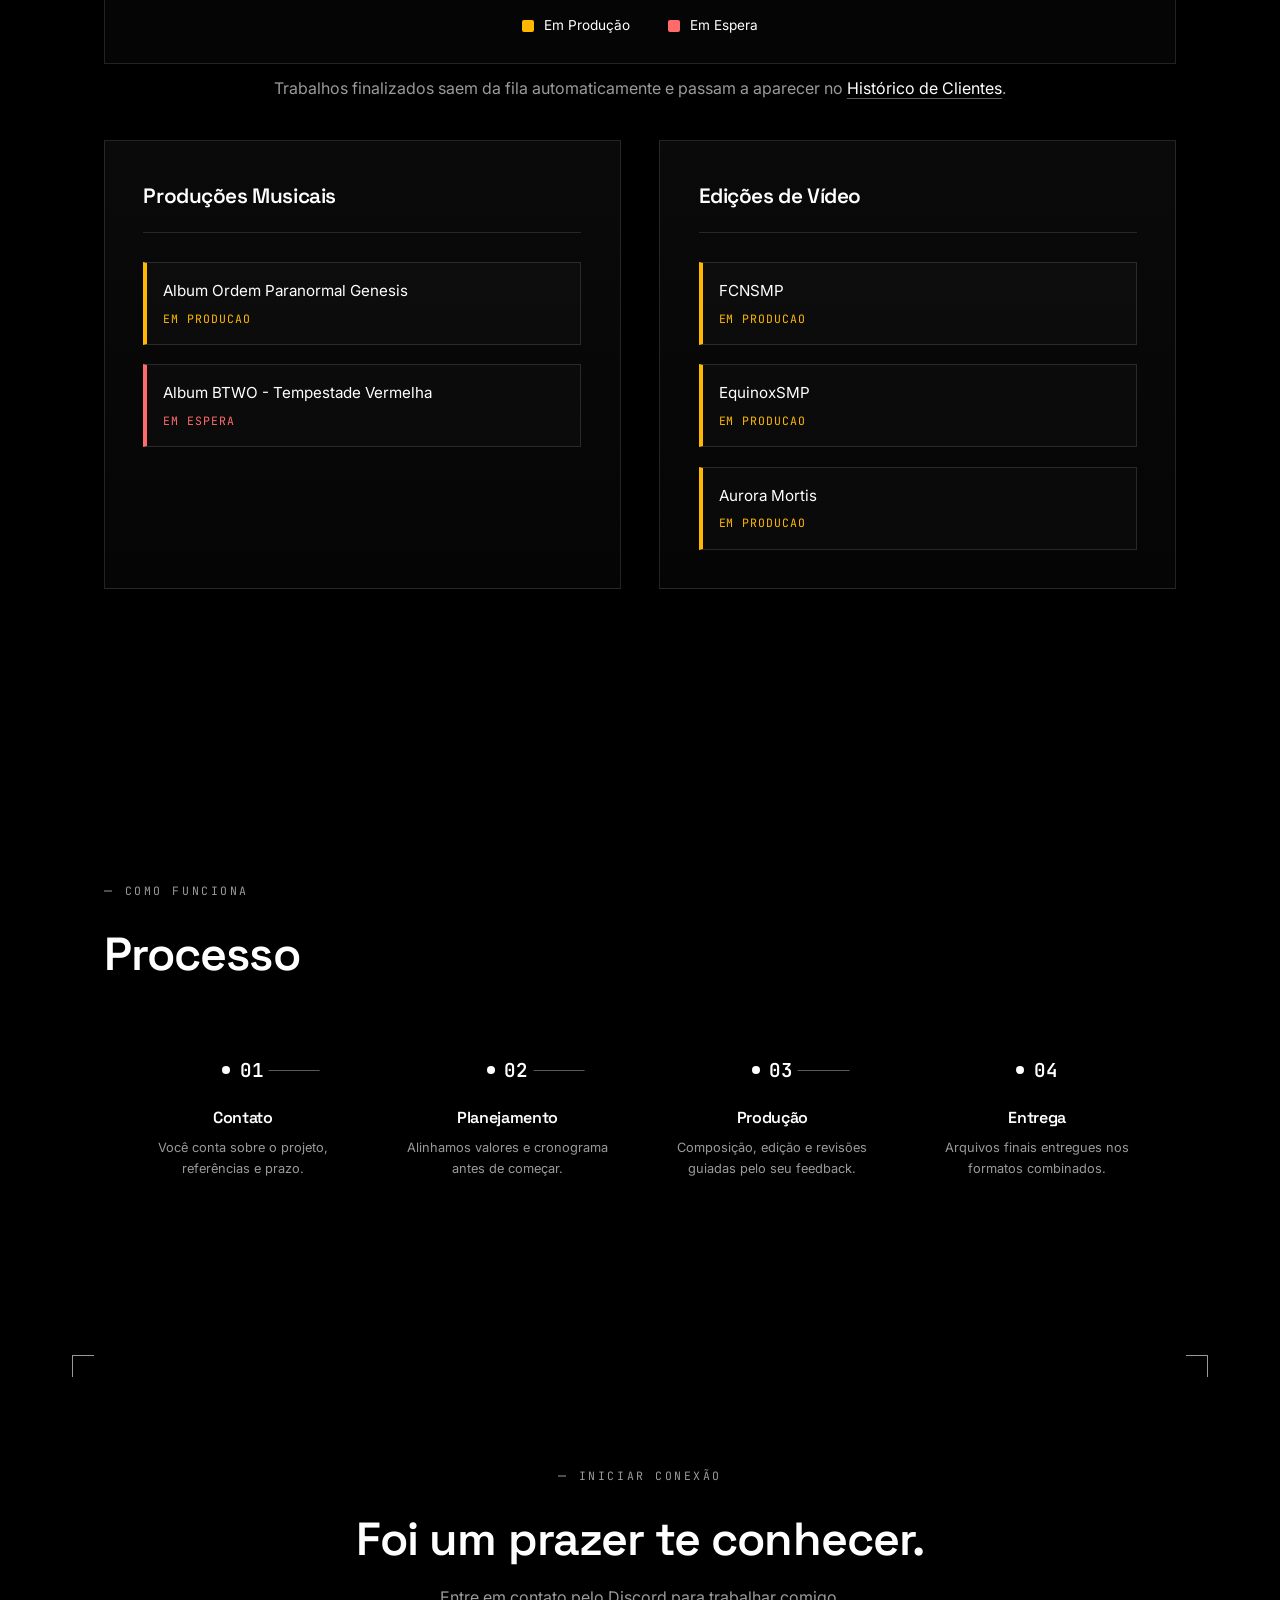
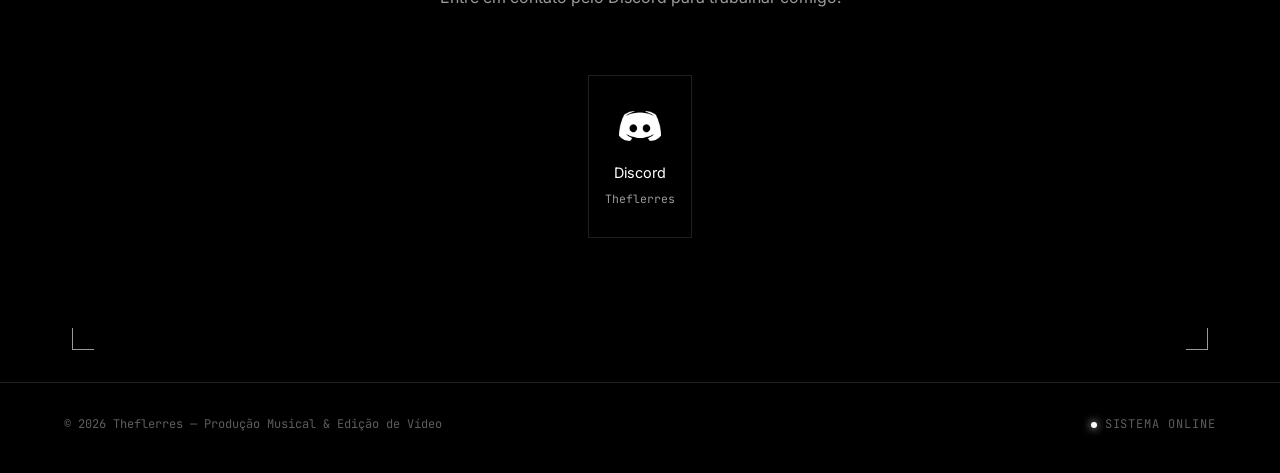
==== commit c9653e35: "Unifica recentes com histórico, capas em mosaico, portfólio de render Co-Authored-By: Claude Opus 5." ====
--- a/index.html
+++ b/index.html
@@ -124,7 +124,7 @@
     ========================================================= -->
     <section class="section" id="portfolio">
       <div class="section-head reveal" data-reveal>
-        <p class="eyebrow mono">TRABALHOS RECENTES</p>
+        <p class="eyebrow mono">EXPLORE MEU TRABALHO</p>
         <h2>Portfólio</h2>
       </div>
 
@@ -143,7 +143,11 @@
       </div>
 
       <div class="recent-works-grid" id="recent-works-grid">
-        <!-- Itens gerados dinamicamente via script.js a partir de SITE_CONFIG.trabalhosRecentes -->
+        <!-- Itens gerados via script.js: trabalhos do Histórico com "recente: true" -->
+      </div>
+
+      <div class="recent-works-more">
+        <a href="historico.html" class="btn btn-ghost">Ver histórico completo →</a>
       </div>
     </section>
 
--- a/style.css
+++ b/style.css
@@ -666,6 +666,30 @@
   font-size: 1.2rem;
   margin: 0;
 }
+.recent-work-client{
+  margin-top: .4rem;
+  font-size: .7rem;
+  letter-spacing: .12em;
+  text-transform: uppercase;
+  color: var(--fg-faint);
+}
+/* Vídeo/música sem imagem: ícone da plataforma centralizado */
+.recent-work-media-icon{
+  display: flex;
+  align-items: center;
+  justify-content: center;
+  border-bottom: 1px solid var(--line);
+}
+.recent-work-media-icon img.recent-work-icon{
+  width: 64px; height: 64px;
+  object-fit: contain;
+}
+.recent-works-more{
+  display: flex;
+  justify-content: center;
+  margin-top: 2.4rem;
+}
+.section[hidden], .nav-links a[hidden]{ display: none !important; }
 
 /* --------------------------------------------------------------------
    12C. FILA / LISTA DE ESPERA
@@ -869,18 +893,64 @@
 .client-history-grid{ grid-auto-flow: dense; }
 .client-history-grid > [hidden]{ display: none !important; }
 
-/* Grupo de cliente com vários renders */
+/* Grupo de cliente com vários renders: capa em mosaico */
 .client-card-group{ cursor: pointer; }
 .client-card-group[aria-expanded="true"]{ border-color: var(--line-strong); }
-.client-group-cta{
-  position: absolute;
-  left: 0; right: 0; bottom: 0;
-  padding: .7rem 1rem;
-  font-size: .72rem;
-  letter-spacing: .1em;
-  color: var(--fg);
-  background: rgba(0,0,0,.75);
-}
+.client-group-mosaic{
+  position: absolute;
+  inset: 0;
+  display: grid;
+  gap: 2px;
+  background: var(--bg);
+  grid-template-columns: 1fr 1fr;
+  grid-template-rows: 1fr 1fr;
+}
+.client-group-mosaic-2{ grid-template-rows: 1fr; }
+.client-group-mosaic-3 .client-group-mosaic-cell:first-child{ grid-row: span 2; }
+.client-group-mosaic-cell{ overflow: hidden; min-height: 0; }
+.client-group-mosaic-cell img{
+  display: block;
+  width: 100%; height: 100%;
+  object-fit: cover;
+  filter: blur(3px) brightness(.7);
+  transform: scale(1.08); /* esconde as bordas claras do blur */
+  transition: filter .6s var(--ease), transform .6s var(--ease);
+}
+/* Mouse, teclado ou grupo aberto (toque no celular): o borrão diminui */
+.client-card-group:hover .client-group-mosaic-cell img,
+.client-card-group:focus-visible .client-group-mosaic-cell img,
+.client-card-group[aria-expanded="true"] .client-group-mosaic-cell img{
+  filter: blur(.5px) brightness(.85);
+  transform: scale(1.02);
+}
+/* O texto fica sempre visível por cima do mosaico */
+.client-group-face{
+  background: linear-gradient(180deg, transparent 35%, rgba(0,0,0,.88));
+}
+.client-card-group:hover .client-group-face{ opacity: 1; }
+.client-group-face .client-card-badge{ color: var(--fg-dim); }
+.client-group-face p{ color: var(--fg); }
+.client-group-more{
+  margin-left: .5rem;
+  font-size: .68rem;
+  letter-spacing: .12em;
+  color: var(--fg-dim);
+}
+
+/* Etiqueta "NOVO" (itens com recente: true) */
+.tag-novo{
+  position: absolute;
+  top: .7rem; right: .7rem;
+  z-index: 5;
+  padding: .25rem .55rem;
+  background: var(--fg);
+  color: var(--bg);
+  font-size: .62rem;
+  letter-spacing: .16em;
+  line-height: 1.4;
+  pointer-events: none;
+}
+.client-group-work-media .tag-novo{ top: .5rem; right: .5rem; }
 .client-group-panel{
   grid-column: 1 / -1;
   border: 1px solid var(--line);
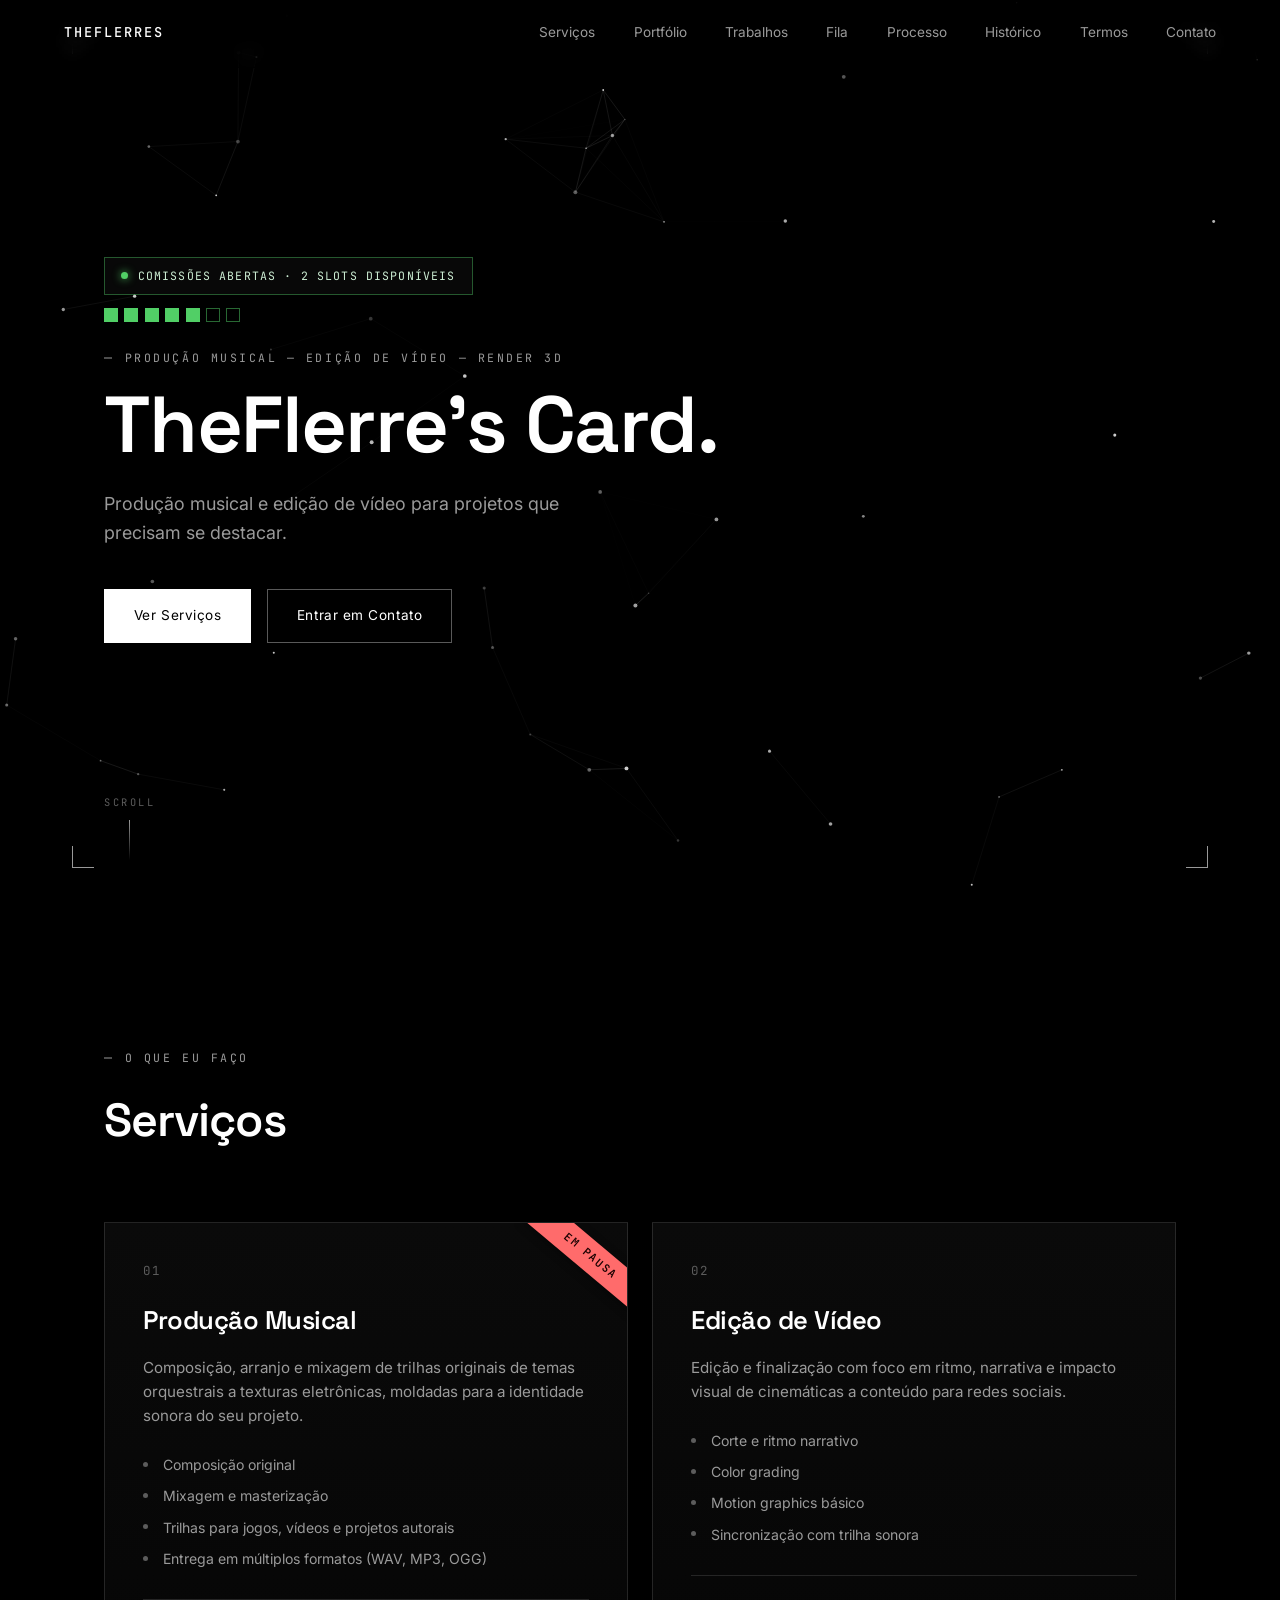
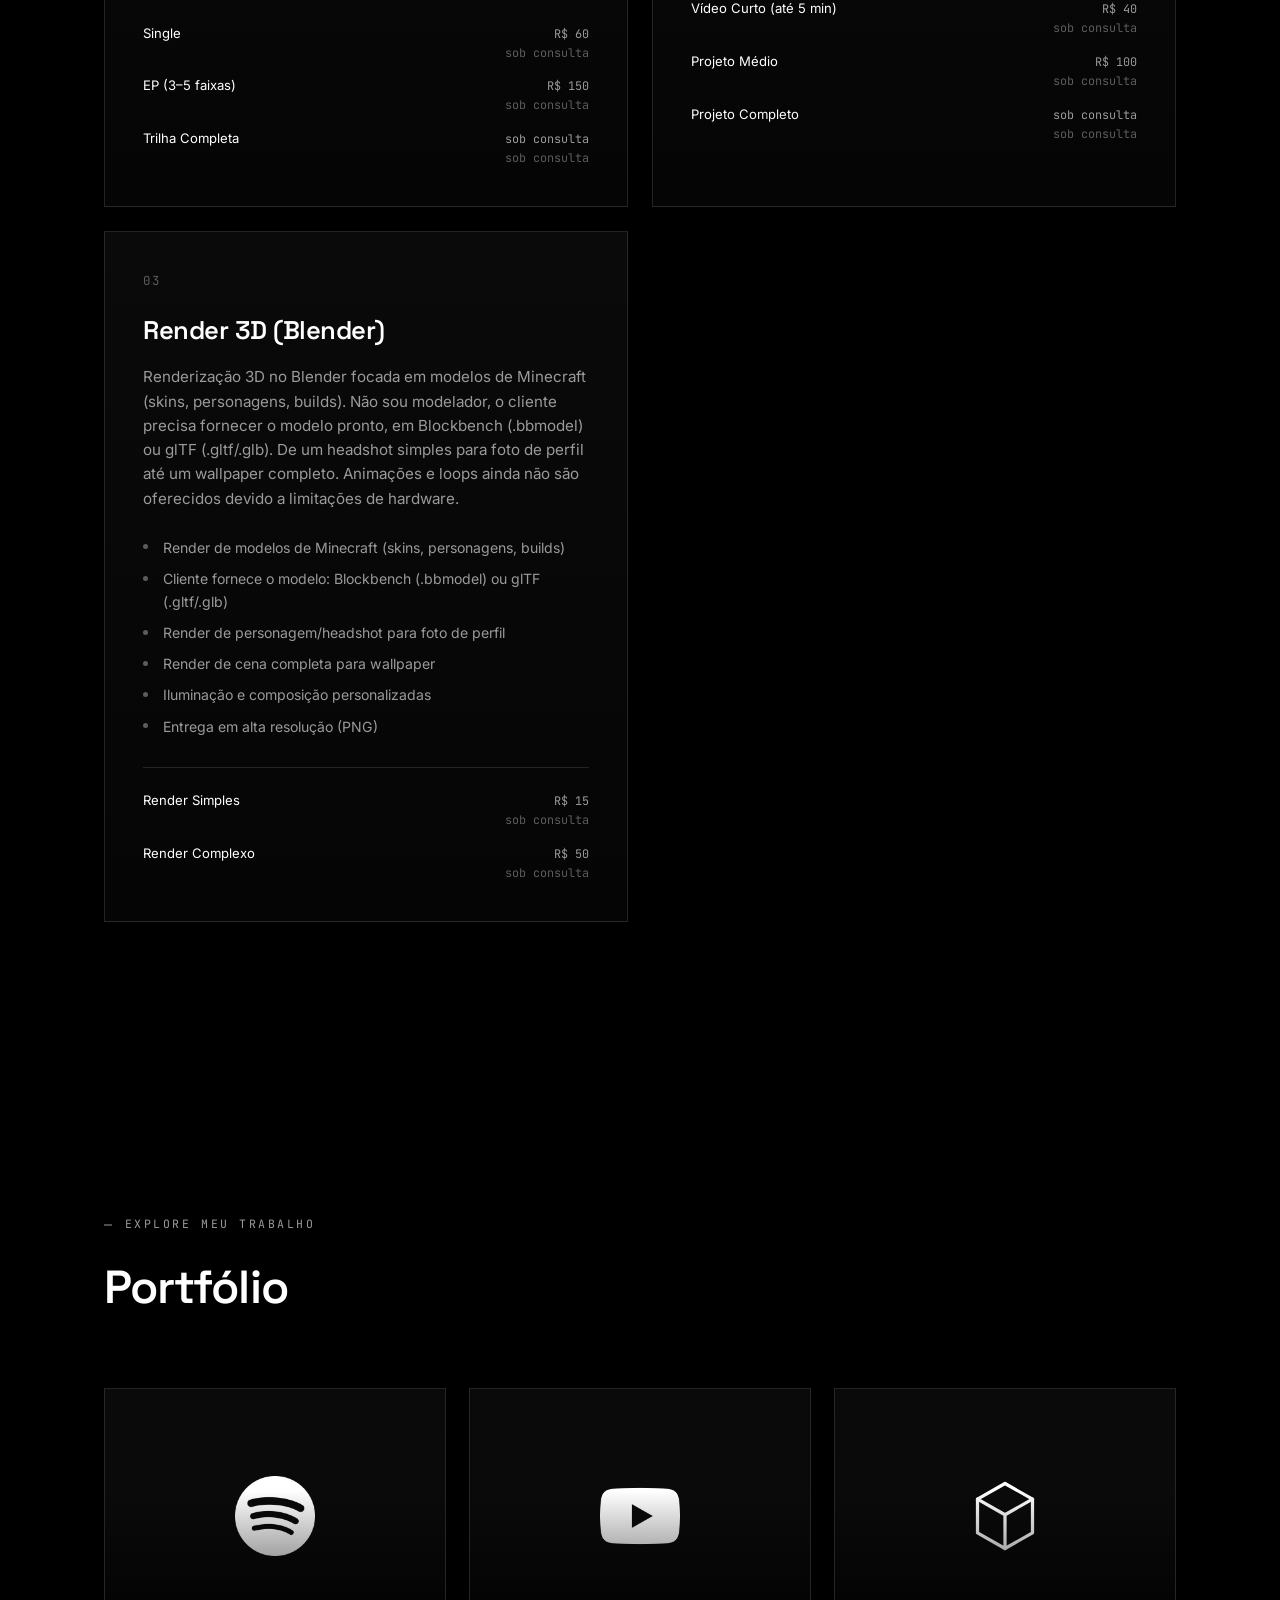
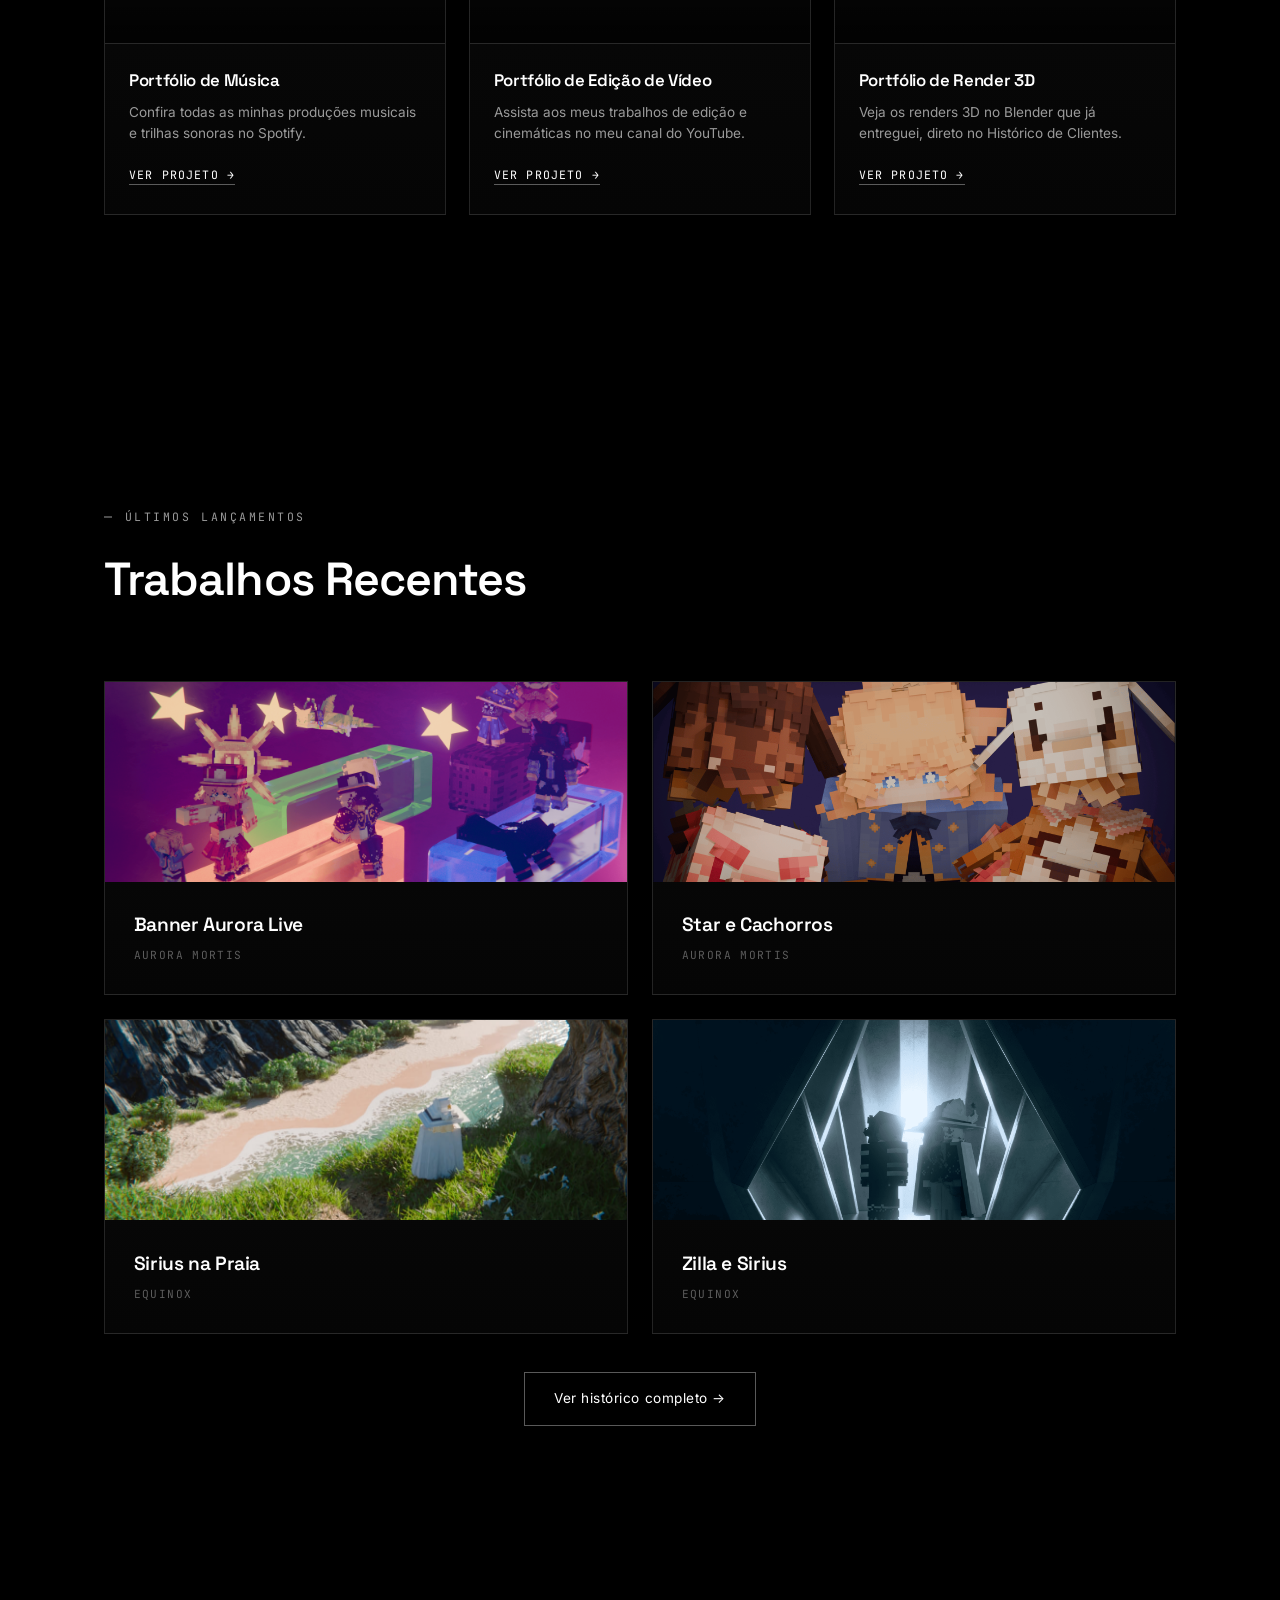
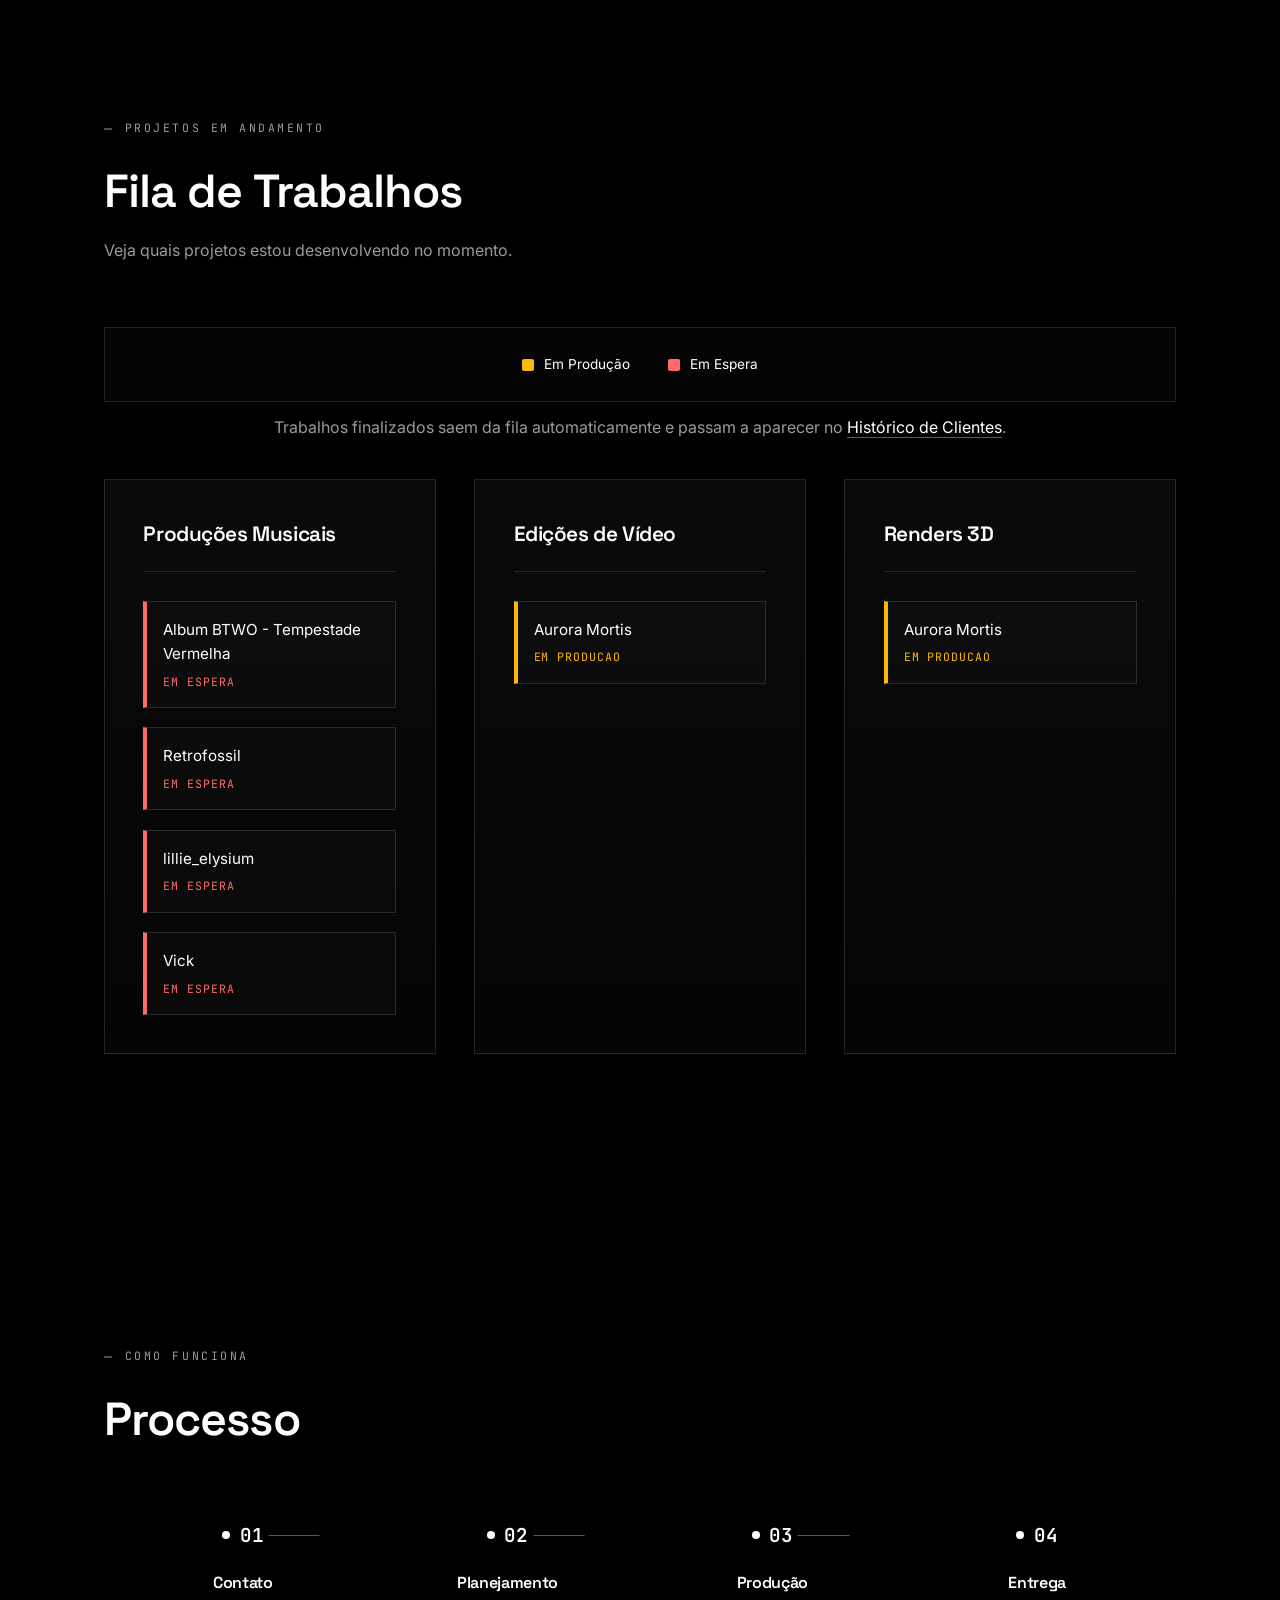
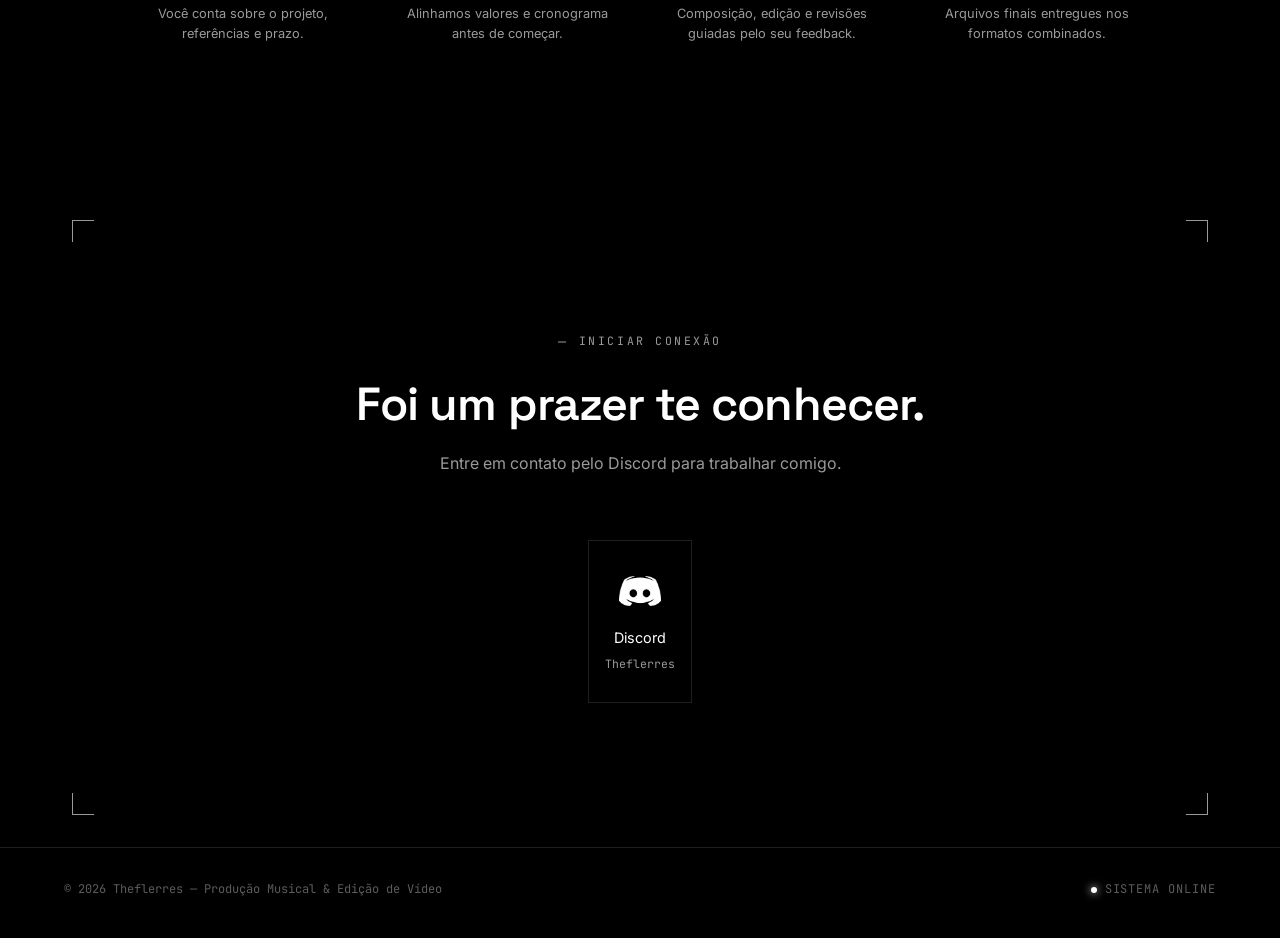
==== commit 39af8c14: "Atualiza contagem de slots ocupados, adiciona novos projetos em espera e ajusta layout da fila de re" ====
--- a/index.html
+++ b/index.html
@@ -188,6 +188,12 @@
             <!-- Itens gerados dinamicamente -->
           </div>
         </div>
+        <div class="fila-column">
+          <h3 class="fila-column-title">Renders 3D</h3>
+          <div class="fila-list" id="fila-render">
+            <!-- Itens gerados dinamicamente -->
+          </div>
+        </div>
       </div>
     </section>
 
--- a/style.css
+++ b/style.css
@@ -650,13 +650,13 @@
   overflow: hidden;
   position: relative;
 }
-.recent-work-media img{
+.recent-work-media img, .recent-work-media video{
   width: 100%;
   height: 100%;
   object-fit: cover;
   transition: transform .5s var(--ease);
 }
-.recent-work-card:hover .recent-work-media img{
+.recent-work-card:hover .recent-work-media img, .recent-work-card:hover .recent-work-media video{
   transform: scale(1.05);
 }
 .recent-work-body{
@@ -696,7 +696,7 @@
 -------------------------------------------------------------------- */
 .fila-container{
   display: grid;
-  grid-template-columns: repeat(2, 1fr);
+  grid-template-columns: repeat(3, 1fr);
   gap: 2.4rem;
 }
 .fila-column{
@@ -860,7 +860,7 @@
 .client-card-cta{ font-size: .72rem; letter-spacing: .1em; color: var(--fg); }
 
 .client-card-render .client-card-reveal{ background: none; padding: 0; }
-.client-card-render .client-card-reveal img{
+.client-card-render .client-card-reveal img, .client-card-render .client-card-reveal video{
   width: 100%; height: 100%;
   object-fit: cover;
 }
@@ -908,7 +908,7 @@
 .client-group-mosaic-2{ grid-template-rows: 1fr; }
 .client-group-mosaic-3 .client-group-mosaic-cell:first-child{ grid-row: span 2; }
 .client-group-mosaic-cell{ overflow: hidden; min-height: 0; }
-.client-group-mosaic-cell img{
+.client-group-mosaic-cell img, .client-group-mosaic-cell video{
   display: block;
   width: 100%; height: 100%;
   object-fit: cover;
@@ -917,9 +917,9 @@
   transition: filter .6s var(--ease), transform .6s var(--ease);
 }
 /* Mouse, teclado ou grupo aberto (toque no celular): o borrão diminui */
-.client-card-group:hover .client-group-mosaic-cell img,
-.client-card-group:focus-visible .client-group-mosaic-cell img,
-.client-card-group[aria-expanded="true"] .client-group-mosaic-cell img{
+.client-card-group:hover .client-group-mosaic-cell :is(img, video),
+.client-card-group:focus-visible .client-group-mosaic-cell :is(img, video),
+.client-card-group[aria-expanded="true"] .client-group-mosaic-cell :is(img, video){
   filter: blur(.5px) brightness(.85);
   transform: scale(1.02);
 }
@@ -951,6 +951,23 @@
   pointer-events: none;
 }
 .client-group-work-media .tag-novo{ top: .5rem; right: .5rem; }
+
+/* Etiqueta "ANIMAÇÃO" (vídeos de assets/Animacao) */
+.tag-animacao{
+  position: absolute;
+  bottom: .7rem; left: .7rem;
+  z-index: 5;
+  padding: .25rem .55rem;
+  border: 1px solid var(--line-strong);
+  background: rgba(0,0,0,.7);
+  color: var(--fg);
+  font-size: .62rem;
+  letter-spacing: .14em;
+  line-height: 1.4;
+  pointer-events: none;
+}
+.client-group-work-media .tag-animacao{ bottom: .5rem; left: .5rem; }
+.lightbox video{ background: #000; }
 .client-group-panel{
   grid-column: 1 / -1;
   border: 1px solid var(--line);
@@ -983,7 +1000,7 @@
   transition: border-color .3s ease, color .3s ease;
 }
 .client-group-work:hover{ border-color: var(--line-strong); color: var(--fg); }
-.client-group-work img{
+.client-group-work img, .client-group-work video{
   display: block;
   width: 100%;
   aspect-ratio: 4/3;
@@ -1042,7 +1059,7 @@
   align-items: center;
   gap: 1rem;
 }
-.lightbox img{
+.lightbox img, .lightbox video{
   max-width: 100%;
   max-height: 80vh;
   object-fit: contain;
@@ -1191,4 +1208,6 @@
   [data-reveal], .services-grid > *, .portfolio-grid > *, .process-track > *, .contact-grid > *{
     opacity: 1; transform: none; filter: none;
   }
-}
+  /* O fundo anima sempre: o feixe de varredura mantém sua transição */
+  #scan-beam{ transition-duration: 2.6s !important; }
+}
